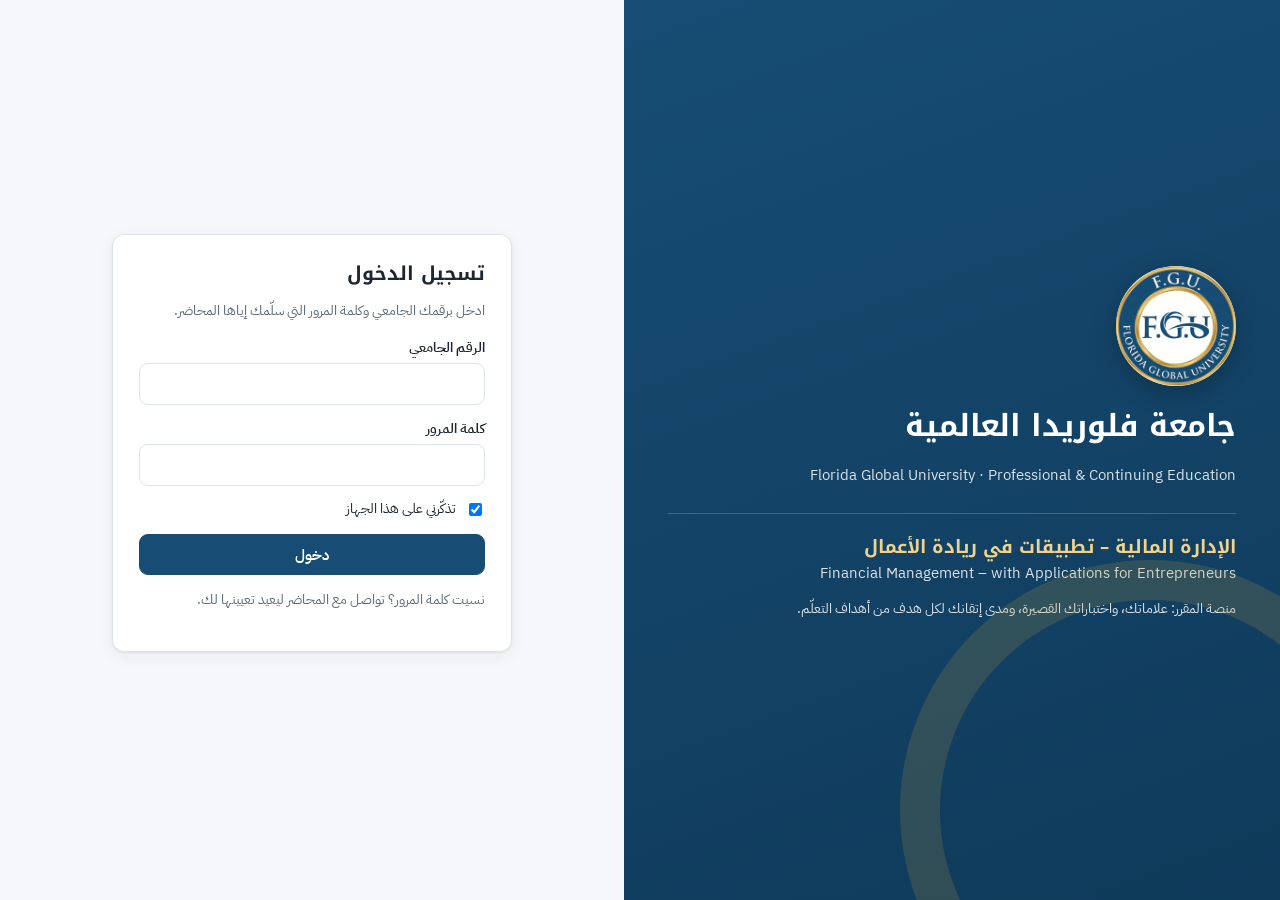
==== index.html @ 7de7a183 "Add files via upload" ====
<!DOCTYPE html>
<html lang="ar" dir="rtl">
<head>
<meta charset="utf-8">
<meta name="viewport" content="width=device-width, initial-scale=1">
<meta name="theme-color" content="#174d74">
<title>منصة المقرر — جامعة فلوريدا العالمية</title>
<link rel="icon" href="assets/favicon.png" type="image/png">
<link rel="apple-touch-icon" href="assets/icon-180.png">
<link rel="preconnect" href="https://fonts.googleapis.com"><link rel="preconnect" href="https://fonts.gstatic.com" crossorigin>
<link href="https://fonts.googleapis.com/css2?family=IBM+Plex+Sans+Arabic:wght@400;500;600;700&family=Noto+Kufi+Arabic:wght@600;700&display=swap" rel="stylesheet">
<link rel="stylesheet" href="assets/app.css?v=1.0">
</head>
<body>
<div class="login-wrap">
  <section class="login-hero">
    <img src="assets/logo.png" alt="شعار جامعة فلوريدا العالمية">
    <h1>جامعة فلوريدا العالمية</h1>
    <div class="en">Florida Global University · Professional &amp; Continuing Education</div>
    <div class="course">
      <b>الإدارة المالية – تطبيقات في ريادة الأعمال</b>
      <div class="en">Financial Management – with Applications for Entrepreneurs</div>
      <p class="small" style="opacity:.85;margin-top:12px">منصة المقرر: علاماتك، واختباراتك القصيرة، ومدى إتقانك لكل هدف من أهداف التعلّم.</p>
    </div>
  </section>
  <section class="login-box">
    <form id="fLogin" class="card" autocomplete="on">
      <h2>تسجيل الدخول</h2>
      <p class="muted small" id="msg">ادخل برقمك الجامعي وكلمة المرور التي سلّمك إياها المحاضر.</p>
      <label class="f"><span>الرقم الجامعي</span><input type="text" id="u" name="username" autocomplete="username" inputmode="latin" dir="ltr" required></label>
      <label class="f"><span>كلمة المرور</span><input type="password" id="p" name="password" autocomplete="current-password" dir="ltr" required></label>
      <label class="row small" style="margin-bottom:14px"><input type="checkbox" id="rem" checked style="width:auto"> تذكّرني على هذا الجهاز</label>
      <button class="btn pri" style="width:100%;justify-content:center" id="go">دخول</button>
      <p class="muted small" style="margin-top:14px">نسيت كلمة المرور؟ تواصل مع المحاضر ليعيد تعيينها لك.</p>
    </form>
    <form id="fChange" class="card hide" autocomplete="off">
      <h2>غيّر كلمة المرور</h2>
      <p class="muted small">هذا أول دخول لك (أو أُعيد تعيين كلمتك). اختر كلمة مرور خاصة بك: 8 أحرف على الأقل، فيها حروف إنجليزية وأرقام.</p>
      <label class="f" id="oldWrap"><span>كلمة المرور الحالية (المؤقتة)</span><input type="password" id="o" autocomplete="current-password" dir="ltr"></label>
      <label class="f"><span>كلمة المرور الجديدة</span><input type="password" id="n1" autocomplete="new-password" dir="ltr" required></label>
      <label class="f"><span>أعد كتابة كلمة المرور الجديدة</span><input type="password" id="n2" autocomplete="new-password" dir="ltr" required></label>
      <button class="btn pri" style="width:100%;justify-content:center" id="go2">حفظ ومتابعة</button>
      <button type="button" class="btn link small" id="out" style="margin-top:10px">خروج</button>
    </form>
  </section>
</div>
<script src="assets/config.js?v=1.0"></script>
<script src="assets/core.js?v=1.0"></script>
<script>
(function () {
  const { rpc, session, setSession, $, toast, busy, logout } = FGU;
  const q = new URLSearchParams(location.search);
  let tempPw = null, remember = true;
  const home = (r) => location.replace(r === "teacher" ? "teacher.html" : "student.html");
  function showChange() { $("#fLogin").classList.add("hide"); $("#fChange").classList.remove("hide"); $("#oldWrap").classList.toggle("hide", !!tempPw); setTimeout(() => $("#n1").focus(), 30); }
  if (q.get("expired")) $("#msg").textContent = "انتهت الجلسة. سجّل الدخول من جديد.";
  const s = session();
  if (s && s.token) { if (s.must_change || q.get("change")) showChange(); else home(s.role); }
  $("#fLogin").addEventListener("submit", (e) => {
    e.preventDefault();
    busy($("#go"), async () => {
      remember = $("#rem").checked;
      const r = await rpc("fgu_login", { p_username: $("#u").value.trim(), p_password: $("#p").value, p_remember: remember }, { noauth: true });
      setSession(r, remember);
      if (r.must_change) { tempPw = $("#p").value; showChange(); } else home(r.role);
    });
  });
  $("#fChange").addEventListener("submit", (e) => {
    e.preventDefault();
    if ($("#n1").value !== $("#n2").value) return toast("كلمتا المرور غير متطابقتين", "err");
    busy($("#go2"), async () => {
      await rpc("fgu_change_password", { p_old: tempPw || $("#o").value, p_new: $("#n1").value });
      const cur = session(); cur.must_change = false; let lr = false; try { lr = !!localStorage.getItem("fgu.session"); } catch (x) { } setSession(cur, lr || remember);
      toast("حُفظت كلمة المرور الجديدة", "ok"); setTimeout(() => home(cur.role), 500);
    });
  });
  $("#out").onclick = logout;
})();
</script>
</body>
</html>
---- assets/app.css ----
/* منصة جامعة فلوريدا العالمية — الهوية: كحلي الجامعة + الذهبي */
:root {
  --navy: #174d74; --navy-2: #0f3a5a; --navy-3: #e8f0f6; --gold: #c39a3a; --gold-2: #f6efdc;
  --ink: #1d2733; --muted: #5e6b78; --line: #dde3ea; --bg: #f5f7fa; --card: #fff;
  --ok: #1f7a4d; --ok-bg: #e5f4ec; --warn: #9a6a00; --warn-bg: #fdf3dc; --bad: #b42318; --bad-bg: #fde8e6;
  --r: 12px; --sh: 0 1px 2px rgba(16, 40, 64, .06), 0 4px 16px rgba(16, 40, 64, .06);
}
* { box-sizing: border-box; }
html, body { margin: 0; }
body { font-family: "IBM Plex Sans Arabic", Tahoma, sans-serif; color: var(--ink); background: var(--bg); font-size: 15px; line-height: 1.6; }
h1, h2, h3 { font-family: "Noto Kufi Arabic", "IBM Plex Sans Arabic", sans-serif; line-height: 1.35; margin: 0 0 .5em; }
h1 { font-size: 1.5rem; } h2 { font-size: 1.2rem; } h3 { font-size: 1.02rem; }
a { color: var(--navy); }
button, input, select, textarea { font: inherit; color: inherit; }
.hide { display: none !important; }
.muted { color: var(--muted); } .small { font-size: .86rem; } .num { font-variant-numeric: tabular-nums; direction: ltr; unicode-bidi: isolate; }
.ltr { direction: ltr; unicode-bidi: isolate; }

/* أزرار وحقول */
.btn { display: inline-flex; align-items: center; gap: .4em; border: 1px solid var(--line); background: #fff; border-radius: 9px; padding: .5em 1em; cursor: pointer; font-weight: 600; white-space: nowrap; }
.btn:hover { border-color: var(--navy); }
.btn.pri { background: var(--navy); border-color: var(--navy); color: #fff; } .btn.pri:hover { background: var(--navy-2); }
.btn.gold { background: var(--gold); border-color: var(--gold); color: #fff; }
.btn.danger { color: var(--bad); } .btn.danger:hover { border-color: var(--bad); }
.btn.sm { padding: .25em .7em; font-size: .86rem; } .btn:disabled { opacity: .55; cursor: not-allowed; }
.btn.link { border: 0; background: none; color: var(--navy); padding: .2em .3em; }
label.f { display: block; margin: 0 0 .8em; } label.f > span { display: block; font-weight: 600; font-size: .9rem; margin-bottom: .25em; }
input[type=text], input[type=password], input[type=number], input[type=datetime-local], input[type=date], input[type=email], select, textarea {
  width: 100%; border: 1px solid var(--line); border-radius: 9px; padding: .55em .75em; background: #fff; }
input:focus, select:focus, textarea:focus { outline: 2px solid rgba(23, 77, 116, .25); border-color: var(--navy); }
textarea { min-height: 120px; resize: vertical; }
.row { display: flex; gap: .7em; flex-wrap: wrap; align-items: center; }
.grow { flex: 1; } .right { margin-inline-start: auto; }
.grid2 { display: grid; grid-template-columns: repeat(auto-fit, minmax(240px, 1fr)); gap: .8em; }

/* شريط علوي */
.top { background: var(--navy); color: #fff; position: sticky; top: 0; z-index: 20; box-shadow: 0 2px 8px rgba(0, 0, 0, .12); }
.top .in { max-width: 1280px; margin: auto; display: flex; align-items: center; gap: .9em; padding: .55em 16px; }
.top img { width: 42px; height: 42px; border-radius: 50%; background: #fff; }
.top .t1 { font-weight: 700; font-family: "Noto Kufi Arabic", sans-serif; font-size: .98rem; }
.top .t2 { font-size: .78rem; opacity: .85; }
.top select { width: auto; background: rgba(255, 255, 255, .12); color: #fff; border-color: rgba(255, 255, 255, .25); padding: .35em .6em; }
.top select option { color: var(--ink); }
.top .btn { background: rgba(255, 255, 255, .1); border-color: rgba(255, 255, 255, .25); color: #fff; }
.gold-bar { height: 4px; background: var(--gold); }

.tabs { background: #fff; border-bottom: 1px solid var(--line); position: sticky; top: 56px; z-index: 15; }
.tabs .in { max-width: 1280px; margin: auto; display: flex; gap: .2em; padding: 0 16px; overflow-x: auto; }
.tabs button { border: 0; background: none; padding: .8em 1em; cursor: pointer; font-weight: 600; color: var(--muted); border-bottom: 3px solid transparent; white-space: nowrap; }
.tabs button.on { color: var(--navy); border-bottom-color: var(--gold); }
main { max-width: 1280px; margin: auto; padding: 18px 16px 60px; }

.card { background: var(--card); border: 1px solid var(--line); border-radius: var(--r); box-shadow: var(--sh); padding: 16px; margin-bottom: 14px; }
.card h2 { display: flex; align-items: center; gap: .5em; }
.kpis { display: grid; grid-template-columns: repeat(auto-fit, minmax(170px, 1fr)); gap: 12px; margin-bottom: 14px; }
.kpi { background: #fff; border: 1px solid var(--line); border-radius: var(--r); padding: 12px 14px; border-top: 3px solid var(--navy); }
.kpi b { display: block; font-size: 1.55rem; color: var(--navy); font-variant-numeric: tabular-nums; }
.kpi span { color: var(--muted); font-size: .85rem; }
.kpi.g { border-top-color: var(--gold); }

/* جداول */
.tw { overflow-x: auto; border: 1px solid var(--line); border-radius: 10px; background: #fff; }
table.t { width: 100%; border-collapse: collapse; font-size: .9rem; }
table.t th, table.t td { padding: .5em .65em; border-bottom: 1px solid var(--line); text-align: start; vertical-align: middle; }
table.t th { background: var(--navy-3); color: var(--navy-2); font-weight: 700; position: sticky; top: 0; white-space: nowrap; }
table.t tr:last-child td { border-bottom: 0; }
table.t tr:hover td { background: #fafcfe; }
table.t td.c, table.t th.c { text-align: center; }
table.t input.mark { width: 70px; text-align: center; padding: .3em; }
table.t input.mark.bad { border-color: var(--bad); background: var(--bad-bg); }
.sticky1 td:first-child, .sticky1 th:first-child { position: sticky; right: 0; background: #fff; z-index: 1; }
.sticky1 th:first-child { background: var(--navy-3); z-index: 2; }

.pill { display: inline-block; padding: .05em .6em; border-radius: 99px; font-size: .78rem; font-weight: 600; background: var(--navy-3); color: var(--navy-2); }
.pill.ok { background: var(--ok-bg); color: var(--ok); } .pill.warn { background: var(--warn-bg); color: var(--warn); } .pill.bad { background: var(--bad-bg); color: var(--bad); }
.pill.gold { background: var(--gold-2); color: #7a5a12; }

/* أشرطة الإتقان */
.bar { height: 9px; background: #edf1f5; border-radius: 99px; overflow: hidden; min-width: 80px; }
.bar > i { display: block; height: 100%; border-radius: 99px; background: var(--navy); }
.bar.ok > i { background: var(--ok); } .bar.warn > i { background: #d99a12; } .bar.bad > i { background: var(--bad); }
.obj { display: grid; grid-template-columns: 52px 1fr 150px 54px; gap: .7em; align-items: center; padding: .45em 0; border-bottom: 1px dashed var(--line); }
.obj:last-child { border-bottom: 0; }
.obj .code { font-weight: 700; color: var(--navy); direction: ltr; text-align: center; }
details.ch { border: 1px solid var(--line); border-radius: 10px; margin-bottom: 8px; background: #fff; }
details.ch > summary { cursor: pointer; padding: .7em 1em; font-weight: 700; display: flex; gap: .6em; align-items: center; }
details.ch > div { padding: 0 1em .6em; }

/* نوافذ وتنبيهات */
.ov { position: fixed; inset: 0; background: rgba(10, 25, 40, .45); display: flex; align-items: flex-start; justify-content: center; z-index: 50; padding: 5vh 12px; overflow-y: auto; }
.mod { background: #fff; border-radius: 14px; width: min(760px, 100%); box-shadow: 0 20px 60px rgba(0, 0, 0, .25); }
.mod.wide { width: min(1100px, 100%); }
.mod > header { padding: 14px 18px; border-bottom: 1px solid var(--line); display: flex; align-items: center; gap: .6em; }
.mod > header h2 { margin: 0; flex: 1; font-size: 1.1rem; }
.mod > .bd { padding: 16px 18px; } .mod > footer { padding: 12px 18px; border-top: 1px solid var(--line); display: flex; gap: .6em; justify-content: flex-end; flex-wrap: wrap; }
#toasts { position: fixed; bottom: 18px; left: 18px; z-index: 80; display: flex; flex-direction: column; gap: 8px; }
.toast { background: var(--ink); color: #fff; padding: .7em 1.1em; border-radius: 10px; box-shadow: var(--sh); max-width: 380px; }
.toast.err { background: var(--bad); } .toast.ok { background: var(--ok); }
.empty { text-align: center; color: var(--muted); padding: 30px 10px; }
.note { background: var(--gold-2); border: 1px solid #ecdcae; border-radius: 10px; padding: .7em 1em; font-size: .9rem; }
.info { background: var(--navy-3); border-radius: 10px; padding: .7em 1em; font-size: .9rem; }

/* الدخول */
.login-wrap { min-height: 100vh; display: grid; grid-template-columns: 1.05fr 1fr; }
.login-hero { background: linear-gradient(160deg, var(--navy) 0%, var(--navy-2) 100%); color: #fff; padding: 48px 44px; display: flex; flex-direction: column; justify-content: center; position: relative; overflow: hidden; }
.login-hero::after { content: ""; position: absolute; inset: auto -120px -160px auto; width: 420px; height: 420px; border-radius: 50%; border: 40px solid rgba(195, 154, 58, .18); }
.login-hero img { width: 120px; height: 120px; border-radius: 50%; background: #fff; box-shadow: 0 6px 24px rgba(0, 0, 0, .25); margin-bottom: 20px; }
.login-hero h1 { font-size: 1.9rem; } .login-hero .en { opacity: .85; font-size: .95rem; direction: ltr; text-align: right; }
.login-hero .course { margin-top: 26px; padding-top: 18px; border-top: 1px solid rgba(255, 255, 255, .2); }
.login-hero .course b { color: #f1d38d; font-family: "Noto Kufi Arabic", sans-serif; font-size: 1.15rem; display: block; }
.login-box { display: flex; align-items: center; justify-content: center; padding: 32px 18px; }
.login-box form { width: min(400px, 100%); }
.login-box .card { padding: 26px; }
@media (max-width: 860px) { .login-wrap { grid-template-columns: 1fr; } .login-hero { padding: 30px 20px; } .login-hero img { width: 80px; height: 80px; } .login-hero h1 { font-size: 1.4rem; } }

/* الاختبار */
.qcard { background: #fff; border: 1px solid var(--line); border-radius: 12px; padding: 14px 16px; margin-bottom: 12px; }
.qcard .qn { font-weight: 700; color: var(--navy); margin-left: .4em; }
.opts { display: grid; gap: 6px; margin-top: 10px; }
.opt { display: flex; gap: .6em; align-items: flex-start; border: 1px solid var(--line); border-radius: 9px; padding: .5em .8em; cursor: pointer; }
.opt:hover { border-color: var(--navy); } .opt.on { border-color: var(--navy); background: var(--navy-3); }
.opt.right { border-color: var(--ok); background: var(--ok-bg); } .opt.wrong { border-color: var(--bad); background: var(--bad-bg); }
.opt .l { font-weight: 700; color: var(--navy); direction: ltr; min-width: 1.6em; }
.timer { position: sticky; top: 64px; z-index: 10; background: var(--gold-2); border: 1px solid #ecdcae; border-radius: 10px; padding: .5em 1em; display: flex; gap: 1em; align-items: center; margin-bottom: 12px; }
.creds td { font-size: 1rem; } .creds .pw { font-family: Consolas, monospace; font-weight: 700; letter-spacing: .05em; direction: ltr; }

@media print {
  .top, .tabs, .noprint, #toasts { display: none !important; } body { background: #fff; } main { padding: 0; } .card { box-shadow: none; border: 0; }
  .ov { position: static; background: none; padding: 0; } .mod { box-shadow: none; width: 100%; } .mod > header .btn, .mod > footer { display: none; }
}
@media (max-width: 640px) {
  body { font-size: 14.5px; }
  .obj { grid-template-columns: 40px 1fr 46px; grid-template-areas: "c t p" "c b b"; row-gap: .3em; }
  .obj .code { grid-area: c; } .obj > span.small:not(.num) { grid-area: t; } .obj > .bar { grid-area: b; } .obj > .num { grid-area: p; text-align: left; }
  .top .t2 { max-width: 46vw; white-space: nowrap; overflow: hidden; text-overflow: ellipsis; }
  .top .in { gap: .5em; } .top img { width: 34px; height: 34px; }
  .hero-row { flex-direction: column; align-items: stretch !important; }
  .card { padding: 13px; }
  main { padding: 12px 10px 50px; }
}
.hero-row .grow { min-width: 220px; }
.sticky1 td:first-child { white-space: nowrap; min-width: 150px; }
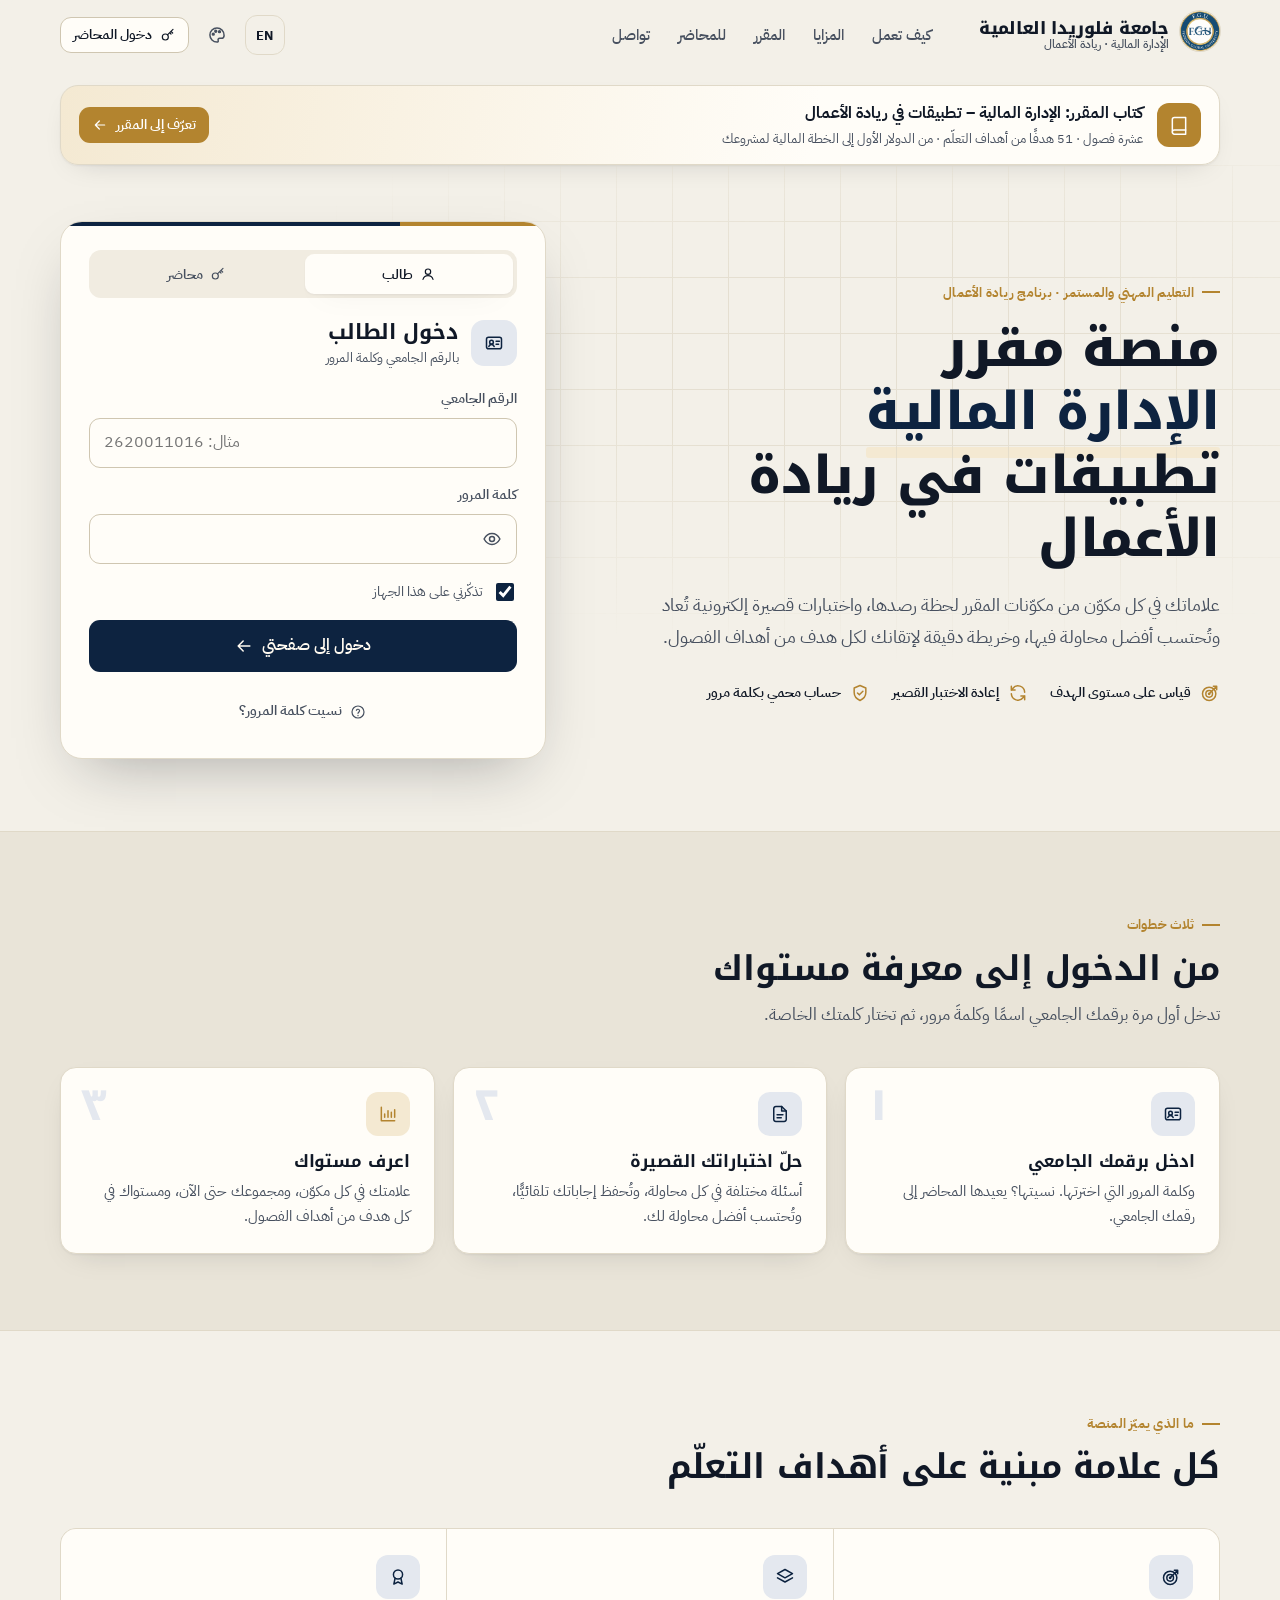
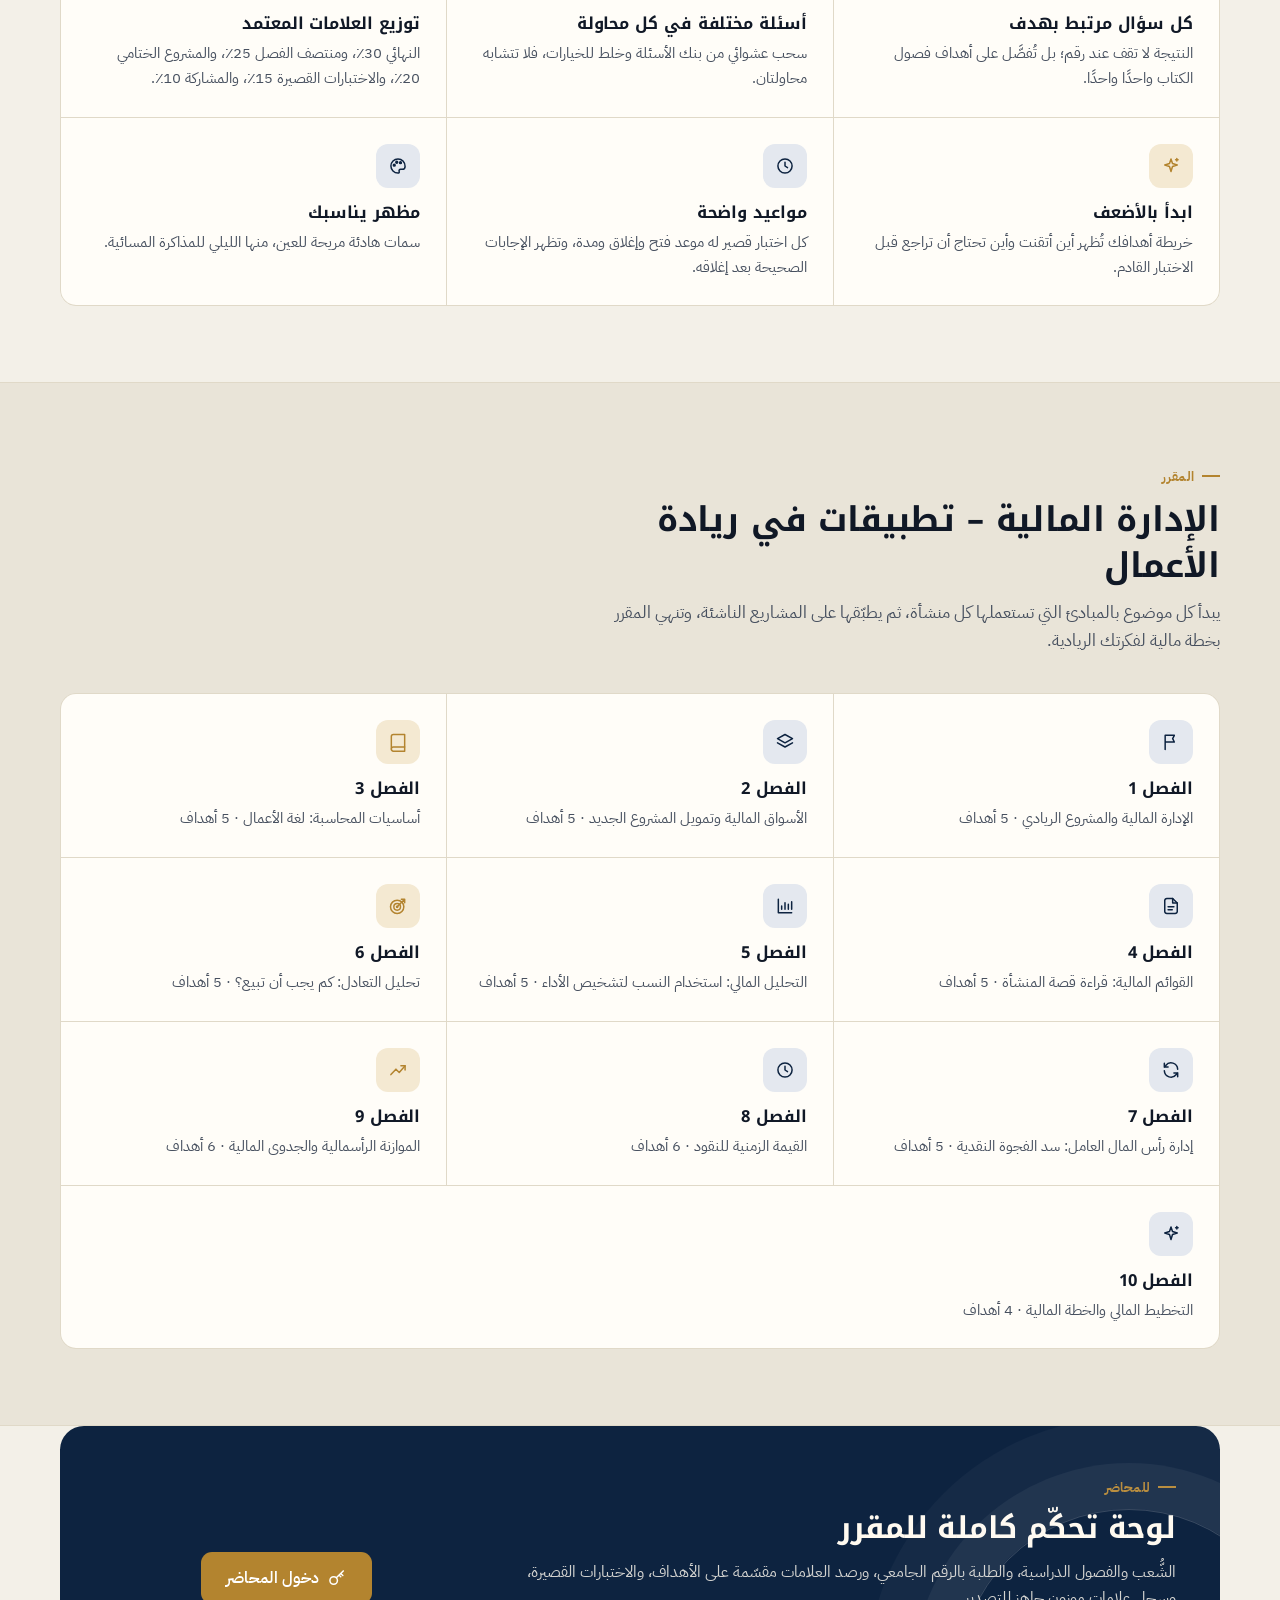
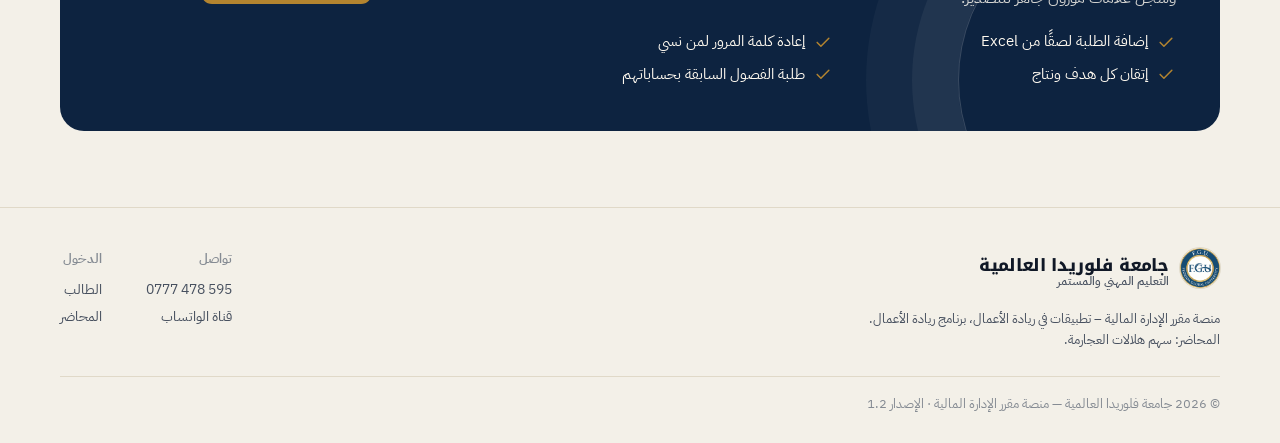
==== commit 9801db7a: "Add files via upload" ====
--- a/index.html
+++ b/index.html
@@ -1,81 +1,184 @@
 <!DOCTYPE html>
-<html lang="ar" dir="rtl">
+<html lang="ar" dir="rtl" data-skin="navy">
 <head>
 <meta charset="utf-8">
-<meta name="viewport" content="width=device-width, initial-scale=1">
-<meta name="theme-color" content="#174d74">
-<title>منصة المقرر — جامعة فلوريدا العالمية</title>
+<meta http-equiv="Cache-Control" content="no-cache, must-revalidate">
+<meta name="viewport" content="width=device-width, initial-scale=1, viewport-fit=cover">
+<meta name="theme-color" content="#0d2340">
+<meta name="description" content="منصة مقرر الإدارة المالية – تطبيقات في ريادة الأعمال، جامعة فلوريدا العالمية: علاماتك، واختباراتك القصيرة، ومدى إتقانك لكل هدف من أهداف التعلّم.">
+<title>منصة مقرر الإدارة المالية — جامعة فلوريدا العالمية</title>
 <link rel="icon" href="assets/favicon.png" type="image/png">
 <link rel="apple-touch-icon" href="assets/icon-180.png">
-<link rel="preconnect" href="https://fonts.googleapis.com"><link rel="preconnect" href="https://fonts.gstatic.com" crossorigin>
-<link href="https://fonts.googleapis.com/css2?family=IBM+Plex+Sans+Arabic:wght@400;500;600;700&family=Noto+Kufi+Arabic:wght@600;700&display=swap" rel="stylesheet">
-<link rel="stylesheet" href="assets/app.css?v=1.0">
+<link rel="preconnect" href="https://fonts.googleapis.com">
+<link rel="preconnect" href="https://fonts.gstatic.com" crossorigin>
+<link href="https://fonts.googleapis.com/css2?family=IBM+Plex+Sans+Arabic:wght@400;500;600;700&family=Noto+Kufi+Arabic:wght@600;700;800&display=swap" rel="stylesheet">
+<link rel="stylesheet" href="assets/brand.css?v=1.2">
+<link rel="stylesheet" href="assets/fgu.css?v=1.2">
 </head>
 <body>
-<div class="login-wrap">
-  <section class="login-hero">
-    <img src="assets/logo.png" alt="شعار جامعة فلوريدا العالمية">
-    <h1>جامعة فلوريدا العالمية</h1>
-    <div class="en">Florida Global University · Professional &amp; Continuing Education</div>
-    <div class="course">
-      <b>الإدارة المالية – تطبيقات في ريادة الأعمال</b>
-      <div class="en">Financial Management – with Applications for Entrepreneurs</div>
-      <p class="small" style="opacity:.85;margin-top:12px">منصة المقرر: علاماتك، واختباراتك القصيرة، ومدى إتقانك لكل هدف من أهداف التعلّم.</p>
+
+<!-- ======================= الموقع + الدخول ======================= -->
+<div id="vLogin" class="hide">
+  <header class="site-nav" id="siteNav"><div class="container">
+    <a class="brand" href="#top"><span data-logo></span><span class="wm"><b>جامعة فلوريدا العالمية</b><span>الإدارة المالية · ريادة الأعمال</span></span></a>
+    <nav aria-label="أقسام الموقع">
+      <a href="#how">كيف تعمل</a><a href="#features">المزايا</a><a href="#course">المقرر</a><a href="#lecturer">للمحاضر</a><a href="#contact">تواصل</a>
+    </nav>
+    <div class="end">
+      <button class="iconbtn langbtn" data-lang-toggle type="button">EN</button>
+      <button class="iconbtn" id="skinBtnL" title="المظهر" aria-label="تغيير المظهر"><i data-ic="palette"></i></button>
+      <a class="btn outline sm hide-sm" href="teacher.html"><i data-ic="key" class="sm"></i>دخول المحاضر</a>
     </div>
-  </section>
-  <section class="login-box">
-    <form id="fLogin" class="card" autocomplete="on">
-      <h2>تسجيل الدخول</h2>
-      <p class="muted small" id="msg">ادخل برقمك الجامعي وكلمة المرور التي سلّمك إياها المحاضر.</p>
-      <label class="f"><span>الرقم الجامعي</span><input type="text" id="u" name="username" autocomplete="username" inputmode="latin" dir="ltr" required></label>
-      <label class="f"><span>كلمة المرور</span><input type="password" id="p" name="password" autocomplete="current-password" dir="ltr" required></label>
-      <label class="row small" style="margin-bottom:14px"><input type="checkbox" id="rem" checked style="width:auto"> تذكّرني على هذا الجهاز</label>
-      <button class="btn pri" style="width:100%;justify-content:center" id="go">دخول</button>
-      <p class="muted small" style="margin-top:14px">نسيت كلمة المرور؟ تواصل مع المحاضر ليعيد تعيينها لك.</p>
-    </form>
-    <form id="fChange" class="card hide" autocomplete="off">
-      <h2>غيّر كلمة المرور</h2>
-      <p class="muted small">هذا أول دخول لك (أو أُعيد تعيين كلمتك). اختر كلمة مرور خاصة بك: 8 أحرف على الأقل، فيها حروف إنجليزية وأرقام.</p>
-      <label class="f" id="oldWrap"><span>كلمة المرور الحالية (المؤقتة)</span><input type="password" id="o" autocomplete="current-password" dir="ltr"></label>
-      <label class="f"><span>كلمة المرور الجديدة</span><input type="password" id="n1" autocomplete="new-password" dir="ltr" required></label>
-      <label class="f"><span>أعد كتابة كلمة المرور الجديدة</span><input type="password" id="n2" autocomplete="new-password" dir="ltr" required></label>
-      <button class="btn pri" style="width:100%;justify-content:center" id="go2">حفظ ومتابعة</button>
-      <button type="button" class="btn link small" id="out" style="margin-top:10px">خروج</button>
-    </form>
-  </section>
+  </div></header>
+
+  <section class="free-strip"><div class="container"><a href="#course">
+    <span class="fs-ic"><i data-ic="book"></i></span><span class="fs-t"><b>كتاب المقرر: الإدارة المالية – تطبيقات في ريادة الأعمال</b>
+    <span>عشرة فصول · 51 هدفًا من أهداف التعلّم · من الدولار الأول إلى الخطة المالية لمشروعك</span></span><span class="btn gold sm">تعرّف إلى المقرر <i data-ic="left" class="sm"></i></span></a></div></section>
+  <section class="hero" id="top"><div class="container">
+    <div class="reveal">
+      <span class="eyebrow">التعليم المهني والمستمر · برنامج ريادة الأعمال</span>
+      <h1>منصة مقرر <em>الإدارة المالية</em><br>تطبيقات في ريادة الأعمال</h1>
+      <p class="lead">علاماتك في كل مكوّن من مكوّنات المقرر لحظة رصدها، واختبارات قصيرة إلكترونية تُعاد وتُحتسب أفضل محاولة فيها، وخريطة دقيقة لإتقانك لكل هدف من أهداف الفصول.</p>
+      <div class="trust">
+        <div><i data-ic="target"></i>قياس على مستوى الهدف</div>
+        <div><i data-ic="refresh"></i>إعادة الاختبار القصير</div>
+        <div><i data-ic="shield"></i>حساب محمي بكلمة مرور</div>
+      </div>
+    </div>
+
+    <div class="portal reveal" id="portal">
+      <div class="seg" role="tablist"><button class="on" role="tab" aria-selected="true"><i data-ic="user" class="sm"></i>طالب</button><a href="teacher.html" role="tab"><i data-ic="key" class="sm"></i>محاضر</a></div>
+      <div id="loginBox">
+        <div class="p-head"><div class="badge"><i data-ic="id"></i></div><div><h2>دخول الطالب</h2><div class="tiny">بالرقم الجامعي وكلمة المرور</div></div></div>
+        <form id="loginForm" autocomplete="on" novalidate>
+          <div id="loginErr" class="err hide" role="alert"></div>
+          <label class="field"><span>الرقم الجامعي</span><input class="input mono" id="uid" name="username" autocomplete="username" dir="ltr" required placeholder="مثال: 2620011016"></label>
+          <label class="field"><span>كلمة المرور</span>
+            <div style="position:relative"><input class="input" id="pass" type="password" autocomplete="current-password" dir="ltr" style="padding-inline-start:46px" required>
+              <button class="iconbtn" type="button" id="eye" style="position:absolute;inset-inline-start:5px;top:5px" aria-label="إظهار كلمة المرور"><i data-ic="eye"></i></button></div></label>
+          <label class="check"><input type="checkbox" id="remember" checked> تذكّرني على هذا الجهاز</label>
+          <button class="btn primary block lg" id="loginBtn" type="submit">دخول إلى صفحتي <i data-ic="left"></i></button>
+          <div class="login-help"><button type="button" class="btn ghost sm" id="helpBtn"><i data-ic="help" class="sm"></i>نسيت كلمة المرور؟</button></div>
+        </form>
+      </div>
+      <div id="changeBox" class="hide">
+        <div class="p-head"><div class="badge"><i data-ic="lock"></i></div><div><h2>اختر كلمة مرورك</h2><div class="tiny">أول دخول، أو أُعيدت كلمة مرورك إلى رقمك الجامعي</div></div></div>
+        <form id="changeForm" autocomplete="off" novalidate>
+          <div id="changeErr" class="err hide" role="alert"></div>
+          <p class="tiny" style="margin-bottom:12px">8 أحرف على الأقل، فيها حروف إنجليزية وأرقام، وليست رقمك الجامعي.</p>
+          <label class="field" id="oldWrap"><span>كلمة المرور الحالية (رقمك الجامعي)</span><input class="input" id="oldPass" type="password" dir="ltr" autocomplete="current-password"></label>
+          <label class="field"><span>كلمة المرور الجديدة</span><input class="input" id="new1" type="password" dir="ltr" autocomplete="new-password"></label>
+          <label class="field"><span>أعد كتابتها</span><input class="input" id="new2" type="password" dir="ltr" autocomplete="new-password"></label>
+          <button class="btn primary block lg" id="changeBtn" type="submit">حفظ ومتابعة <i data-ic="left"></i></button>
+          <div class="step-dots"><i class="on"></i><i class="on"></i><i></i></div>
+        </form>
+      </div>
+      <div id="welcomeBox" class="welcome hide" aria-live="polite">
+        <div class="ok"><i data-ic="check" class="lg"></i></div>
+        <h2 id="wName">أهلًا</h2><p class="muted" style="margin-top:6px">نجهّز صفحتك الآن…</p>
+        <div class="step-dots"><i class="on"></i><i class="on"></i><i class="on"></i></div>
+      </div>
+    </div>
+  </div></section>
+
+  <section class="sec alt" id="how"><div class="container">
+    <div class="sec-head reveal"><span class="eyebrow">ثلاث خطوات</span><h2>من الدخول إلى معرفة مستواك</h2><p>تدخل أول مرة برقمك الجامعي اسمًا وكلمةَ مرور، ثم تختار كلمتك الخاصة.</p></div>
+    <div class="steps">
+      <div class="card reveal"><div class="ibox"><i data-ic="id"></i></div><h3>ادخل برقمك الجامعي</h3><p>وكلمة المرور التي اخترتها. نسيتها؟ يعيدها المحاضر إلى رقمك الجامعي.</p></div>
+      <div class="card reveal"><div class="ibox"><i data-ic="file"></i></div><h3>حلّ اختباراتك القصيرة</h3><p>أسئلة مختلفة في كل محاولة، وتُحفظ إجاباتك تلقائيًّا، وتُحتسب أفضل محاولة لك.</p></div>
+      <div class="card reveal"><div class="ibox gold"><i data-ic="chart"></i></div><h3>اعرف مستواك</h3><p>علامتك في كل مكوّن، ومجموعك حتى الآن، ومستواك في كل هدف من أهداف الفصول.</p></div>
+    </div>
+  </div></section>
+
+  <section class="sec" id="features"><div class="container">
+    <div class="sec-head reveal"><span class="eyebrow">ما الذي يميّز المنصة</span><h2>كل علامة مبنية على أهداف التعلّم</h2></div>
+    <div class="feat reveal">
+      <div><div class="ibox"><i data-ic="target"></i></div><h3>كل سؤال مرتبط بهدف</h3><p>النتيجة لا تقف عند رقم؛ بل تُفصَّل على أهداف فصول الكتاب واحدًا واحدًا.</p></div>
+      <div><div class="ibox"><i data-ic="layers"></i></div><h3>أسئلة مختلفة في كل محاولة</h3><p>سحب عشوائي من بنك الأسئلة وخلط للخيارات، فلا تتشابه محاولتان.</p></div>
+      <div><div class="ibox"><i data-ic="award"></i></div><h3>توزيع العلامات المعتمد</h3><p>النهائي 30٪، ومنتصف الفصل 25٪، والمشروع الختامي 20٪، والاختبارات القصيرة 15٪، والمشاركة 10٪.</p></div>
+      <div><div class="ibox gold"><i data-ic="spark"></i></div><h3>ابدأ بالأضعف</h3><p>خريطة أهدافك تُظهر أين أتقنت وأين تحتاج أن تراجع قبل الاختبار القادم.</p></div>
+      <div><div class="ibox"><i data-ic="clock"></i></div><h3>مواعيد واضحة</h3><p>كل اختبار قصير له موعد فتح وإغلاق ومدة، وتظهر الإجابات الصحيحة بعد إغلاقه.</p></div>
+      <div><div class="ibox"><i data-ic="palette"></i></div><h3>مظهر يناسبك</h3><p>سمات هادئة مريحة للعين، منها الليلي للمذاكرة المسائية.</p></div>
+    </div>
+  </div></section>
+
+  <section class="sec alt" id="course"><div class="container">
+    <div class="sec-head reveal"><span class="eyebrow">المقرر</span><h2>الإدارة المالية – تطبيقات في ريادة الأعمال</h2><p>يبدأ كل موضوع بالمبادئ التي تستعملها كل منشأة، ثم يطبّقها على المشاريع الناشئة، وتنهي المقرر بخطة مالية لفكرتك الريادية.</p></div>
+    <div class="feat reveal" id="chapList"></div>
+  </div></section>
+
+  <section id="lecturer"><div class="container">
+    <div class="band reveal">
+      <div><span class="eyebrow" style="color:var(--gold)">للمحاضر</span><h2 style="margin-top:10px">لوحة تحكّم كاملة للمقرر</h2>
+        <p>الشُّعب والفصول الدراسية، والطلبة بالرقم الجامعي، ورصد العلامات مقسّمة على الأهداف، والاختبارات القصيرة، وسجل علامات موزون جاهز للتصدير.</p>
+        <ul><li><i data-ic="check"></i>إضافة الطلبة لصقًا من Excel</li><li><i data-ic="check"></i>إعادة كلمة المرور لمن نسي</li>
+            <li><i data-ic="check"></i>إتقان كل هدف ونتاج</li><li><i data-ic="check"></i>طلبة الفصول السابقة بحساباتهم</li></ul></div>
+      <div style="text-align:center"><a class="btn gold lg" href="teacher.html"><i data-ic="key"></i>دخول المحاضر</a></div>
+    </div>
+  </div></section>
+
+  <footer class="site-foot" id="contact"><div class="container">
+    <div style="max-width:380px">
+      <a class="brand" href="#top"><span data-logo></span><span class="wm"><b>جامعة فلوريدا العالمية</b><span>التعليم المهني والمستمر</span></span></a>
+      <p class="tiny" style="margin-top:12px">منصة مقرر الإدارة المالية – تطبيقات في ريادة الأعمال، برنامج ريادة الأعمال. المحاضر: سهم هلالات العجارمة.</p>
+    </div>
+    <div class="cols">
+      <div><b>تواصل</b><a href="tel:0777478595" dir="ltr" style="text-align:right">0777 478 595</a><a href="https://whatsapp.com/channel/0029VbDEOn26hENv5mIE1m0L" target="_blank" rel="noopener">قناة الواتساب</a></div>
+      <div><b>الدخول</b><a href="#portal">الطالب</a><a href="teacher.html">المحاضر</a></div>
+    </div>
+    <div class="copy">© <span id="yr"></span> جامعة فلوريدا العالمية — منصة مقرر الإدارة المالية · الإصدار 1.2</div>
+  </div></footer>
 </div>
-<script src="assets/config.js?v=1.0"></script>
-<script src="assets/core.js?v=1.0"></script>
-<script>
-(function () {
-  const { rpc, session, setSession, $, toast, busy, logout } = FGU;
-  const q = new URLSearchParams(location.search);
-  let tempPw = null, remember = true;
-  const home = (r) => location.replace(r === "teacher" ? "teacher.html" : "student.html");
-  function showChange() { $("#fLogin").classList.add("hide"); $("#fChange").classList.remove("hide"); $("#oldWrap").classList.toggle("hide", !!tempPw); setTimeout(() => $("#n1").focus(), 30); }
-  if (q.get("expired")) $("#msg").textContent = "انتهت الجلسة. سجّل الدخول من جديد.";
-  const s = session();
-  if (s && s.token) { if (s.must_change || q.get("change")) showChange(); else home(s.role); }
-  $("#fLogin").addEventListener("submit", (e) => {
-    e.preventDefault();
-    busy($("#go"), async () => {
-      remember = $("#rem").checked;
-      const r = await rpc("fgu_login", { p_username: $("#u").value.trim(), p_password: $("#p").value, p_remember: remember }, { noauth: true });
-      setSession(r, remember);
-      if (r.must_change) { tempPw = $("#p").value; showChange(); } else home(r.role);
-    });
-  });
-  $("#fChange").addEventListener("submit", (e) => {
-    e.preventDefault();
-    if ($("#n1").value !== $("#n2").value) return toast("كلمتا المرور غير متطابقتين", "err");
-    busy($("#go2"), async () => {
-      await rpc("fgu_change_password", { p_old: tempPw || $("#o").value, p_new: $("#n1").value });
-      const cur = session(); cur.must_change = false; let lr = false; try { lr = !!localStorage.getItem("fgu.session"); } catch (x) { } setSession(cur, lr || remember);
-      toast("حُفظت كلمة المرور الجديدة", "ok"); setTimeout(() => home(cur.role), 500);
-    });
-  });
-  $("#out").onclick = logout;
-})();
-</script>
+
+<!-- ======================= لوحة الطالب ======================= -->
+<div id="vHome" class="hide">
+  <header class="appbar"><div class="container">
+    <a class="brand" href="#" id="homeLink"><span data-logo></span><span class="wm"><b>جامعة فلوريدا العالمية</b><span>صفحة الطالب</span></span></a>
+    <div class="who"><b id="hName">—</b><span class="avatar" id="hAv">—</span></div>
+    <button class="iconbtn langbtn" data-lang-toggle type="button">EN</button>
+    <button class="iconbtn" id="refreshBtn" title="تحديث" aria-label="تحديث"><i data-ic="refresh"></i></button>
+    <button class="iconbtn" id="skinBtn" title="المظهر" aria-label="تغيير المظهر"><i data-ic="palette"></i></button>
+    <button class="iconbtn" id="logoutBtn" title="خروج" aria-label="تسجيل الخروج"><i data-ic="logout"></i></button>
+  </div></header>
+  <main class="dash container" id="dash"></main>
+</div>
+
+<!-- ======================= الاختبار ======================= -->
+<section id="vExam" class="hide noselect">
+  <div class="exam-top"><div class="container">
+    <div class="grow"><div style="font-weight:700;font-family:var(--f-disp)" id="xTitle"></div>
+      <div class="tiny"><span id="xProg"></span> · <span id="xSaved">—</span></div></div>
+    <div class="timer mono" id="xTimer">--:--</div>
+  </div>
+  <div class="bar"><i id="xBar" style="width:0"></i></div></div>
+  <main class="exam-main">
+    <div class="card qcard" id="xCard"></div>
+    <div class="row sp" style="margin-top:14px">
+      <button class="btn outline" id="xPrev"><i data-ic="right" class="sm"></i>السابق</button>
+      <button class="btn ghost sm" id="xFlag"><i data-ic="flag" class="sm"></i>علّم للمراجعة</button>
+      <button class="btn primary" id="xNext">التالي<i data-ic="left" class="sm"></i></button>
+    </div>
+    <div class="card pad" style="margin-top:16px">
+      <div class="row sp" style="margin-bottom:12px"><b style="font-size:14px">خريطة الأسئلة</b>
+        <span class="tiny"><span style="color:var(--accent)">■</span> مُجاب · <span style="color:var(--gold)">●</span> معلَّم</span></div>
+      <div class="qnav" id="xNav"></div>
+      <button class="btn primary block lg" id="xSubmit" style="margin-top:16px">تسليم الإجابات</button>
+    </div>
+  </main>
+</section>
+
+<!-- ======================= النتيجة ======================= -->
+<section id="vResult" class="hide">
+  <header class="appbar"><div class="container"><span data-logo class="brand"></span><h2 id="rTitle" style="font-size:18px">النتيجة</h2></div></header>
+  <main class="exam-main"><div id="rBody"></div>
+    <button class="btn primary block lg" id="rBack" style="margin-top:16px">العودة إلى صفحتي</button></main>
+</section>
+
+<script src="assets/config.js?v=1.2"></script>
+<script src="assets/icons.js?v=1.2"></script>
+<script src="assets/common.js?v=1.2"></script>
+<script src="assets/f-core.js?v=1.2"></script>
+<script src="assets/f-i18n.js?v=1.2"></script>
+<script src="assets/f-student.js?v=1.2"></script>
 </body>
 </html>
--- a/assets/brand.css
+++ b/assets/brand.css
@@ -0,0 +1,549 @@
+/* =====================================================================
+   منصة السهم العلمي للاختبارات الذكية وتقويم الأداء — نظام التصميم
+   السمات: white (رسمي أبيض) · navy (كحلي) · olive (زيتي) · night (ليلي)
+   ===================================================================== */
+:root, :root[data-skin="white"]{
+  --bg:#f6f5f1; --bg-2:#efede6; --surface:#ffffff; --surface-2:#f3f1ec; --line:#e3dfd6; --line-2:#d3cec2;
+  --ink:#141820; --ink-2:#4b5361; --ink-3:#868d98;
+  --accent:#16325a; --accent-2:#22477c; --accent-ink:#ffffff; --accent-soft:#e7ecf4; --accent-line:#c5d1e3;
+  --gold:#a3742a; --gold-soft:#f5ecdc;
+  --hero:#16325a; --hero-ink:#ffffff; --hero-2:#1f3f6d;
+  --ok:#2c6a3b; --ok-bg:#e5f0e6; --warn:#946414; --warn-bg:#f7eedb; --danger:#a1302a; --danger-bg:#f8e6e4;
+  --l1:#a1302a; --l1-bg:#f8e6e4; --l2:#946414; --l2-bg:#f7eedb; --l3:#22477c; --l3-bg:#e7ecf4; --l4:#2c6a3b; --l4-bg:#e5f0e6;
+  /* جسور لملف app.css القديم */
+  --brand:var(--accent); --brand-2:var(--accent-2); --brand-ink:var(--accent-ink); --brand-soft:var(--accent-soft);
+  --sh:0 1px 2px rgba(20,24,32,.05), 0 10px 30px -18px rgba(20,24,32,.25);
+  --sh-lg:0 24px 60px -24px rgba(20,24,32,.35);
+  --r:16px; --r-sm:11px; --r-xs:8px;
+  --f-body:"IBM Plex Sans Arabic", system-ui, -apple-system, "Segoe UI", sans-serif;
+  --f-disp:"Noto Kufi Arabic", "IBM Plex Sans Arabic", sans-serif;
+  --f-serif:"Amiri", "Noto Naskh Arabic", serif;
+  --safe-b: env(safe-area-inset-bottom, 0px);
+  color-scheme: light;
+}
+:root[data-skin="navy"]{
+  --bg:#f3f0e8; --bg-2:#e9e4d8; --surface:#fffdf8; --surface-2:#f1ece1; --line:#e0d9c8; --line-2:#cfc6b1;
+  --ink:#101826; --ink-2:#47505f; --ink-3:#858b93;
+  --accent:#0d2340; --accent-2:#173661; --accent-ink:#fffaf0; --accent-soft:#e4e8ef; --accent-line:#c2cad8;
+  --gold:#b3842f; --gold-soft:#f4e9d2; --hero:#0d2340; --hero-ink:#fffaf0; --hero-2:#173661;
+  --l3:#173661; --l3-bg:#e4e8ef;
+}
+:root[data-skin="olive"]{
+  --bg:#f4f2ea; --bg-2:#ebe8dc; --surface:#fffdf6; --surface-2:#f0ede2; --line:#e1dccb; --line-2:#cec7b1;
+  --ink:#1d2214; --ink-2:#51573f; --ink-3:#8a8e7b;
+  --accent:#4b5a2a; --accent-2:#5f7135; --accent-ink:#fbfaf2; --accent-soft:#e9ecda; --accent-line:#cdd4b2;
+  --gold:#a57a2b; --gold-soft:#f3ead6; --hero:#3d4a22; --hero-ink:#fbfaf2; --hero-2:#4b5a2a;
+  --l3:#4b6a8a; --l3-bg:#e6edf3; --l4:#4b5a2a; --l4-bg:#e9ecda;
+}
+:root[data-skin="night"]{
+  --bg:#0e1113; --bg-2:#131719; --surface:#171b1e; --surface-2:#1e2326; --line:#2a3034; --line-2:#363d42;
+  --ink:#ebe8e1; --ink-2:#a9a8a0; --ink-3:#73766f;
+  --accent:#b9c37f; --accent-2:#cbd396; --accent-ink:#171a0d; --accent-soft:#252a1c; --accent-line:#3c4429;
+  --gold:#d2a95b; --gold-soft:#2a2316; --hero:#171b1e; --hero-ink:#ebe8e1; --hero-2:#1e2326;
+  --ok:#86c08f; --ok-bg:#16241a; --warn:#e0b45c; --warn-bg:#2a2214; --danger:#e48a80; --danger-bg:#2c1716;
+  --l1:#e48a80; --l1-bg:#2c1716; --l2:#e0b45c; --l2-bg:#2a2214; --l3:#8fb3e0; --l3-bg:#162130; --l4:#86c08f; --l4-bg:#16241a;
+  --sh:0 1px 2px rgba(0,0,0,.4), 0 10px 30px -18px rgba(0,0,0,.7); --sh-lg:0 24px 60px -24px rgba(0,0,0,.8);
+  color-scheme: dark;
+}
+
+/* ---------- أساس ---------- */
+*{box-sizing:border-box;-webkit-tap-highlight-color:transparent}
+html{scroll-behavior:smooth}
+html,body{margin:0;padding:0}
+body{font-family:var(--f-body);background:var(--bg);color:var(--ink);font-size:15.5px;line-height:1.7;
+  overflow-x:hidden;-webkit-font-smoothing:antialiased;text-rendering:optimizeLegibility}
+button,input,select,textarea{font:inherit;color:inherit}
+button{cursor:pointer;border:0;background:none}
+button:disabled{opacity:.55;cursor:not-allowed}
+h1,h2,h3,h4{margin:0;line-height:1.35;font-family:var(--f-disp);font-weight:700;letter-spacing:-.005em}
+p{margin:0}
+a{color:var(--accent);text-decoration:none}
+a:hover{text-decoration:underline}
+:focus-visible{outline:2.5px solid var(--gold);outline-offset:2px;border-radius:6px}
+::selection{background:var(--accent);color:var(--accent-ink)}
+.hide{display:none!important}
+.mono,.num{font-variant-numeric:tabular-nums;font-feature-settings:"tnum"}
+.muted{color:var(--ink-2)} .faint{color:var(--ink-3)} .tiny{font-size:12.5px;color:var(--ink-2)}
+.row{display:flex;align-items:center;gap:10px} .wrap{flex-wrap:wrap} .grow{flex:1;min-width:0} .sp{justify-content:space-between}
+.stack{display:grid;gap:12px}
+.container{width:100%;max-width:1200px;margin-inline:auto;padding-inline:20px}
+.ic{width:20px;height:20px;flex:none;stroke:currentColor;fill:none;stroke-width:1.8;stroke-linecap:round;stroke-linejoin:round}
+.ic.lg{width:26px;height:26px} .ic.sm{width:16px;height:16px}
+.sr{position:absolute;width:1px;height:1px;overflow:hidden;clip:rect(0 0 0 0)}
+
+/* ---------- الشعار ---------- */
+.brand{display:flex;align-items:center;gap:11px;color:inherit;text-decoration:none!important}
+.brand .mark{width:40px;height:40px;flex:none}
+.brand .wm{display:flex;flex-direction:column;line-height:1.2}
+.brand .wm b{font-family:var(--f-disp);font-size:17px;font-weight:800;letter-spacing:-.01em}
+.brand .wm span{font-size:11.5px;color:var(--ink-2);font-weight:500}
+.mark .m-bg{fill:var(--accent)} .mark .m-fg{stroke:var(--accent-ink)} .mark .m-dot{fill:var(--gold)}
+
+/* ---------- أزرار وحقول ---------- */
+.btn{display:inline-flex;align-items:center;justify-content:center;gap:8px;min-height:44px;padding:0 18px;border-radius:var(--r-sm);
+  font-weight:600;font-size:15px;border:1px solid transparent;transition:background .15s,border-color .15s,transform .08s,box-shadow .15s;
+  text-decoration:none!important;white-space:nowrap}
+.btn:active:not(:disabled){transform:translateY(1px)}
+.btn.primary{background:var(--accent);color:var(--accent-ink)}
+.btn.primary:hover:not(:disabled){background:var(--accent-2)}
+.btn.gold{background:var(--gold);color:#fff}
+.btn.outline{border-color:var(--line-2);background:var(--surface);color:var(--ink)}
+.btn.outline:hover{border-color:var(--accent);color:var(--accent)}
+.btn.ghost{color:var(--ink-2)} .btn.ghost:hover{background:var(--surface-2);color:var(--ink)}
+.btn.danger{background:var(--danger);color:#fff}
+.btn.lg{min-height:52px;font-size:16px;padding:0 24px}
+.btn.sm{min-height:36px;font-size:13.5px;padding:0 12px}
+.btn.block{width:100%}
+.btn .spin{width:18px;height:18px;border-radius:50%;border:2px solid currentColor;border-inline-end-color:transparent;animation:spin .7s linear infinite}
+@keyframes spin{to{transform:rotate(360deg)}}
+.iconbtn{width:40px;height:40px;border-radius:12px;display:grid;place-items:center;color:var(--ink-2);flex:none;border:1px solid transparent}
+.iconbtn:hover{background:var(--surface-2);color:var(--ink);border-color:var(--line)}
+
+.field{display:grid;gap:7px}
+.field>span,.lbl{font-size:13.5px;font-weight:600;color:var(--ink-2)}
+.input{width:100%;min-height:50px;border:1.5px solid var(--line-2);background:var(--surface);border-radius:var(--r-sm);padding:0 14px;
+  font-size:16px;transition:border-color .15s, box-shadow .15s;outline:none;appearance:none}
+.input:focus{border-color:var(--accent);box-shadow:0 0 0 4px var(--accent-soft)}
+.input.bad{border-color:var(--danger);box-shadow:0 0 0 4px var(--danger-bg)}
+select.input{background-image:url("data:image/svg+xml,%3Csvg xmlns='http://www.w3.org/2000/svg' width='12' height='12' viewBox='0 0 24 24' fill='none' stroke='%23888' stroke-width='2.5' stroke-linecap='round'%3E%3Cpath d='m6 9 6 6 6-6'/%3E%3C/svg%3E");
+  background-position:left 12px center;background-repeat:no-repeat;padding-left:30px}
+.err{background:var(--danger-bg);color:var(--danger);border-radius:var(--r-sm);padding:10px 14px;font-size:14px;font-weight:500;display:flex;gap:8px;align-items:flex-start}
+
+.card{background:var(--surface);border:1px solid var(--line);border-radius:var(--r);box-shadow:var(--sh)}
+.card.pad{padding:20px}
+.pill{display:inline-flex;align-items:center;gap:6px;font-size:12px;font-weight:600;border-radius:999px;padding:3px 10px;background:var(--surface-2);color:var(--ink-2);white-space:nowrap}
+.pill.open{background:var(--ok-bg);color:var(--ok)} .pill.open::before{content:"";width:7px;height:7px;border-radius:50%;background:currentColor;animation:pulse 1.6s infinite}
+.pill.soon{background:var(--accent-soft);color:var(--accent)} .pill.ended{background:var(--surface-2);color:var(--ink-3)}
+.pill.warn{background:var(--warn-bg);color:var(--warn)}
+@keyframes pulse{0%,100%{opacity:1}50%{opacity:.35}}
+.bar{height:7px;border-radius:99px;background:var(--surface-2);overflow:hidden}
+.bar>i{display:block;height:100%;background:var(--accent);border-radius:inherit;transition:width .5s cubic-bezier(.2,.8,.2,1)}
+.eyebrow{display:inline-flex;align-items:center;gap:8px;font-size:12.5px;font-weight:700;letter-spacing:.02em;color:var(--gold);text-transform:none}
+.eyebrow::before{content:"";width:18px;height:2px;background:currentColor}
+
+/* ---------- شريط الموقع ---------- */
+.site-nav{position:sticky;top:0;z-index:60;background:color-mix(in srgb,var(--bg) 86%,transparent);
+  backdrop-filter:saturate(1.4) blur(12px);-webkit-backdrop-filter:saturate(1.4) blur(12px);border-bottom:1px solid transparent;transition:border-color .2s}
+.site-nav.scrolled{border-bottom-color:var(--line)}
+.site-nav .container{display:flex;align-items:center;gap:18px;height:70px}
+.site-nav nav{display:flex;gap:4px;margin-inline-start:18px}
+.site-nav nav a{color:var(--ink-2);font-weight:500;font-size:14.5px;padding:8px 12px;border-radius:9px;text-decoration:none}
+.site-nav nav a:hover{color:var(--ink);background:var(--surface-2)}
+.site-nav .end{margin-inline-start:auto;display:flex;align-items:center;gap:8px}
+@media (max-width:860px){.site-nav nav{display:none}.site-nav .hide-sm{display:none}}
+
+/* ---------- البطل ---------- */
+.hero{position:relative;overflow:hidden;padding:56px 0 72px}
+.hero::before{content:"";position:absolute;inset:0;pointer-events:none;
+  background-image:linear-gradient(var(--line) 1px,transparent 1px),linear-gradient(90deg,var(--line) 1px,transparent 1px);
+  background-size:56px 56px;mask-image:radial-gradient(ellipse 70% 60% at 70% 30%,#000 30%,transparent 75%);
+  -webkit-mask-image:radial-gradient(ellipse 70% 60% at 70% 30%,#000 30%,transparent 75%);opacity:.7}
+.hero .container{position:relative;display:grid;grid-template-columns:1.12fr .88fr;gap:56px;align-items:center}
+.hero h1{font-size:clamp(30px,4.4vw,52px);line-height:1.22;font-weight:800;margin:14px 0 18px}
+.hero h1 em{font-style:normal;color:var(--accent);position:relative;white-space:nowrap}
+.hero h1 em::after{content:"";position:absolute;inset-inline:0;bottom:.06em;height:.22em;background:var(--gold-soft);z-index:-1;border-radius:3px}
+.hero .lead{font-size:17.5px;color:var(--ink-2);max-width:560px;line-height:1.85}
+.hero .trust{display:flex;flex-wrap:wrap;gap:10px 22px;margin-top:28px}
+.hero .trust div{display:flex;align-items:center;gap:9px;font-size:14px;font-weight:600;color:var(--ink)}
+.hero .trust .ic{color:var(--gold)}
+.hero .cta{display:flex;gap:10px;flex-wrap:wrap;margin-top:30px}
+@media (max-width:960px){.hero .container{grid-template-columns:1fr;gap:36px}.hero{padding:28px 0 48px}}
+
+/* ---------- بوابة الدخول ---------- */
+.portal{position:relative;background:var(--surface);border:1px solid var(--line);border-radius:22px;box-shadow:var(--sh-lg);padding:28px;overflow:hidden}
+.portal::before{content:"";position:absolute;inset-inline:0;top:0;height:4px;background:linear-gradient(90deg,var(--accent) 0 70%,var(--gold) 70% 100%)}
+.portal .p-head{display:flex;align-items:center;gap:12px;margin-bottom:20px}
+.portal .p-head .badge{width:46px;height:46px;border-radius:13px;display:grid;place-items:center;background:var(--accent-soft);color:var(--accent)}
+.portal h2{font-size:21px}
+.portal form{display:grid;gap:16px}
+.seg{display:grid;grid-template-columns:1fr 1fr;background:var(--surface-2);border-radius:12px;padding:4px;gap:4px;margin-bottom:20px}
+.seg a,.seg button{display:flex;align-items:center;justify-content:center;gap:7px;min-height:40px;border-radius:9px;font-weight:600;font-size:14px;color:var(--ink-2);text-decoration:none!important}
+.seg .on{background:var(--surface);color:var(--ink);box-shadow:var(--sh)}
+.nid-wrap{position:relative}
+.nid-wrap .input{font-size:21px;letter-spacing:.14em;text-align:center;font-weight:600;padding-inline:48px}
+.nid-wrap .count{position:absolute;inset-inline-start:12px;top:50%;transform:translateY(-50%);font-size:12px;font-weight:700;color:var(--ink-3);
+  background:var(--surface-2);border-radius:8px;padding:3px 7px}
+.nid-wrap .tick{position:absolute;inset-inline-end:14px;top:50%;transform:translateY(-50%) scale(.6);opacity:0;color:var(--ok);transition:.2s}
+.nid-wrap.full .tick{opacity:1;transform:translateY(-50%) scale(1)}
+.nid-wrap.full .count{color:var(--ok);background:var(--ok-bg)}
+.dob{display:grid;grid-template-columns:.8fr 1.5fr 1fr;gap:8px}
+.check{display:flex;align-items:center;gap:9px;font-size:14px;color:var(--ink-2);cursor:pointer;user-select:none}
+.check input{width:18px;height:18px;accent-color:var(--accent)}
+.shake{animation:shake .42s}
+@keyframes shake{20%,60%{transform:translateX(-7px)}40%,80%{transform:translateX(7px)}}
+.welcome{text-align:center;padding:26px 6px}
+.welcome .ok{width:72px;height:72px;border-radius:50%;margin:0 auto 14px;display:grid;place-items:center;background:var(--ok-bg);color:var(--ok);animation:pop .45s cubic-bezier(.2,1.4,.4,1)}
+@keyframes pop{from{transform:scale(.4);opacity:0}}
+.step-dots{display:flex;gap:6px;justify-content:center;margin-top:16px}
+.step-dots i{width:22px;height:4px;border-radius:9px;background:var(--line-2)} .step-dots i.on{background:var(--accent)}
+
+/* ---------- أقسام الموقع ---------- */
+.sec{padding:76px 0}
+.sec.alt{background:var(--bg-2);border-block:1px solid var(--line)}
+.sec-head{max-width:640px;margin-bottom:38px}
+.sec-head h2{font-size:clamp(24px,3vw,34px);margin:10px 0 10px}
+.sec-head p{color:var(--ink-2);font-size:16.5px}
+.steps{display:grid;grid-template-columns:repeat(3,1fr);gap:18px;counter-reset:st}
+.steps .card{padding:24px;position:relative}
+.steps .card::before{counter-increment:st;content:counter(st,arabic-indic);font-family:var(--f-disp);font-weight:800;font-size:44px;line-height:1;color:var(--accent-soft);
+  position:absolute;inset-inline-end:20px;top:16px}
+.steps h3{font-size:17px;margin:14px 0 6px} .steps p{color:var(--ink-2);font-size:14.5px}
+.feat{display:grid;grid-template-columns:repeat(3,1fr);gap:1px;background:var(--line);border:1px solid var(--line);border-radius:var(--r);overflow:hidden}
+.feat>div{background:var(--surface);padding:26px}
+.feat h3{font-size:16.5px;margin:14px 0 6px} .feat p{color:var(--ink-2);font-size:14.5px}
+.ibox{width:44px;height:44px;border-radius:12px;display:grid;place-items:center;background:var(--accent-soft);color:var(--accent)}
+.ibox.gold{background:var(--gold-soft);color:var(--gold)}
+@media (max-width:900px){.steps,.feat{grid-template-columns:1fr}}
+.band{background:var(--hero);color:var(--hero-ink);border-radius:24px;padding:44px;display:grid;grid-template-columns:1.3fr .7fr;gap:30px;align-items:center;position:relative;overflow:hidden}
+.band::after{content:"";position:absolute;inset-inline-start:-80px;bottom:-120px;width:340px;height:340px;border-radius:50%;border:1.5px solid color-mix(in srgb,var(--hero-ink) 18%,transparent);
+  box-shadow:0 0 0 46px color-mix(in srgb,var(--hero-ink) 5%,transparent),0 0 0 92px color-mix(in srgb,var(--hero-ink) 3%,transparent)}
+.band h2{font-size:clamp(22px,2.6vw,30px);color:var(--hero-ink)}
+.band p{opacity:.82;margin-top:10px}
+.band ul{list-style:none;padding:0;margin:18px 0 0;display:grid;gap:8px;grid-template-columns:1fr 1fr}
+.band li{display:flex;gap:8px;align-items:center;font-size:14.5px}
+.band li .ic{color:var(--gold)}
+.band .btn{position:relative;z-index:1}
+@media (max-width:860px){.band{grid-template-columns:1fr;padding:30px}.band ul{grid-template-columns:1fr}}
+.site-foot{padding:40px 0 calc(28px + var(--safe-b));border-top:1px solid var(--line);margin-top:76px}
+.site-foot .container{display:flex;flex-wrap:wrap;gap:20px 40px;align-items:flex-start;justify-content:space-between}
+.site-foot .cols{display:flex;gap:44px;flex-wrap:wrap;font-size:14px}
+.site-foot .cols b{display:block;font-size:13px;color:var(--ink-3);margin-bottom:8px;font-weight:600}
+.site-foot .cols a,.site-foot .cols span{display:block;color:var(--ink-2);margin-bottom:4px}
+.site-foot .copy{width:100%;font-size:12.5px;color:var(--ink-3);border-top:1px solid var(--line);padding-top:16px;margin-top:6px}
+
+/* ---------- لوحة الطالب ---------- */
+.appbar{position:sticky;top:0;z-index:50;background:var(--surface);border-bottom:1px solid var(--line)}
+.appbar .container{display:flex;align-items:center;gap:12px;height:64px}
+.appbar .who{display:flex;align-items:center;gap:10px;margin-inline-start:auto;padding:5px 6px 5px 12px;border-radius:999px;border:1px solid var(--line)}
+.avatar{width:32px;height:32px;border-radius:50%;display:grid;place-items:center;background:var(--accent);color:var(--accent-ink);font-weight:700;font-family:var(--f-disp);font-size:14px}
+.appbar .who b{font-size:14px;max-width:180px;overflow:hidden;text-overflow:ellipsis;white-space:nowrap}
+@media (max-width:640px){.appbar .who b{display:none}.appbar .who{padding:4px}}
+.dash{padding:26px 0 calc(60px + var(--safe-b))}
+.greet{background:var(--hero);color:var(--hero-ink);border-radius:22px;padding:28px;position:relative;overflow:hidden}
+.greet::after{content:"";position:absolute;inset-inline-start:-60px;top:-90px;width:300px;height:300px;border-radius:50%;
+  border:1.5px solid color-mix(in srgb,var(--hero-ink) 16%,transparent);box-shadow:0 0 0 40px color-mix(in srgb,var(--hero-ink) 4%,transparent)}
+.greet h1{font-size:clamp(22px,3vw,30px);color:var(--hero-ink)}
+.greet .sub{opacity:.8;margin-top:4px;font-size:14.5px}
+.kpis{display:grid;grid-template-columns:repeat(4,1fr);gap:12px;margin-top:22px;position:relative;z-index:1}
+.kpi{background:color-mix(in srgb,var(--hero-ink) 9%,transparent);border:1px solid color-mix(in srgb,var(--hero-ink) 14%,transparent);border-radius:14px;padding:14px}
+.kpi b{display:block;font-family:var(--f-disp);font-size:24px;line-height:1.2}
+.kpi span{font-size:12.5px;opacity:.78}
+@media (max-width:720px){.kpis{grid-template-columns:1fr 1fr}}
+.spot{margin-top:18px;display:grid;grid-template-columns:auto 1fr auto;gap:18px;align-items:center;padding:20px 22px;border-radius:18px;
+  background:var(--surface);border:1.5px solid var(--accent);box-shadow:var(--sh)}
+.spot .ibox{width:52px;height:52px}
+.spot h3{font-size:18px} .spot .meta{display:flex;flex-wrap:wrap;gap:6px 14px;font-size:13.5px;color:var(--ink-2);margin-top:4px}
+.spot .cd{font-family:var(--f-disp);font-weight:700;color:var(--accent)}
+@media (max-width:640px){.spot{grid-template-columns:1fr}.spot .ibox{display:none}}
+.smart{margin-top:18px;display:flex;gap:14px;align-items:flex-start;background:var(--gold-soft);border:1px solid color-mix(in srgb,var(--gold) 30%,transparent);
+  border-radius:16px;padding:16px 18px;font-size:14.5px}
+.smart .ic{color:var(--gold);margin-top:3px}
+.smart b{font-family:var(--f-disp)}
+.tiles{display:grid;grid-template-columns:repeat(3,1fr);gap:14px;margin-top:22px}
+.tile{text-align:start;background:var(--surface);border:1px solid var(--line);border-radius:18px;padding:20px;display:grid;gap:12px;
+  transition:border-color .15s,transform .15s,box-shadow .15s;position:relative;min-height:150px;align-content:start}
+.tile:hover{border-color:var(--accent-line);transform:translateY(-2px);box-shadow:var(--sh-lg)}
+.tile h3{font-size:16.5px}
+.tile p{font-size:13.5px;color:var(--ink-2)}
+.tile .cnt{position:absolute;inset-inline-end:18px;top:18px;font-family:var(--f-disp);font-weight:800;font-size:26px;color:var(--ink-3)}
+.tile .cnt.hot{color:var(--accent)}
+.tile .go{position:absolute;inset-inline-end:18px;bottom:16px;color:var(--ink-3);transition:transform .15s}
+.tile:hover .go{transform:translateX(-4px);color:var(--accent)}
+@media (max-width:860px){.tiles{grid-template-columns:1fr 1fr}}
+@media (max-width:600px){.tiles{gap:10px}.tile{min-height:0;padding:16px;gap:10px}.tile p{font-size:12.5px}.tile h3{font-size:15px}.tile .cnt{font-size:20px;top:14px;inset-inline-end:14px}
+  .tile .go{display:none}.hero .lead{font-size:15.5px}.hero .trust{display:none}.dob .input{padding-inline:10px 24px;font-size:15px;background-position:left 8px center}
+  .appbar .brand .wm{display:none}.greet{padding:22px}.portal{padding:22px}.sec{padding:52px 0}}
+.crumb{display:flex;align-items:center;gap:10px;margin-bottom:18px}
+.crumb h2{font-size:22px}
+.panel-grid{display:grid;grid-template-columns:repeat(2,1fr);gap:14px}
+@media (max-width:760px){.panel-grid{grid-template-columns:1fr}}
+.xcard{padding:18px;display:grid;gap:10px}
+.xcard .ttl{font-weight:700;font-size:16px;font-family:var(--f-disp)}
+.xcard .meta{display:flex;flex-wrap:wrap;gap:6px 14px;font-size:13px;color:var(--ink-2)}
+.xcard .meta span{display:inline-flex;align-items:center;gap:5px}
+.empty{text-align:center;padding:40px 20px;color:var(--ink-2)}
+.empty .ibox{margin:0 auto 12px}
+.list{display:grid}
+.list .li{display:grid;grid-template-columns:1fr auto;gap:6px 14px;align-items:center;padding:14px 18px;border-bottom:1px solid var(--line)}
+.list .li:last-child{border-bottom:0}
+.score{font-family:var(--f-disp);font-weight:700;font-size:17px}
+.unit{border:1px solid var(--line);border-radius:16px;background:var(--surface);overflow:hidden}
+.unit+.unit{margin-top:12px}
+.unit summary{list-style:none;cursor:pointer;padding:16px 18px;display:flex;align-items:center;gap:12px}
+.unit summary::-webkit-details-marker{display:none}
+.unit summary h3{font-size:16px}
+.unit[open] summary{border-bottom:1px solid var(--line)}
+.unit .oc{display:grid;grid-template-columns:auto 1fr auto;gap:12px;align-items:center;padding:12px 18px;border-bottom:1px solid var(--line);font-size:14px}
+.unit .oc:last-child{border-bottom:0}
+.lbl-chip{font-size:11.5px;font-weight:700;color:var(--ink-3);background:var(--surface-2);border-radius:7px;padding:2px 7px;font-family:var(--f-body)}
+.lv{display:inline-grid;place-items:center;min-width:76px;font-size:12px;font-weight:700;border-radius:8px;padding:4px 8px}
+.lv1{background:var(--l1-bg);color:var(--l1)} .lv2{background:var(--l2-bg);color:var(--l2)} .lv3{background:var(--l3-bg);color:var(--l3)} .lv4{background:var(--l4-bg);color:var(--l4)}
+.lv0{background:var(--surface-2);color:var(--ink-3)}
+.dist{display:flex;height:10px;border-radius:99px;overflow:hidden;background:var(--surface-2);min-width:120px}
+.dist i{height:100%} .dist .d1{background:var(--l1)} .dist .d2{background:var(--l2)} .dist .d3{background:var(--l3)} .dist .d4{background:var(--l4)}
+.kv{display:grid;grid-template-columns:auto 1fr;gap:10px 22px;font-size:14.5px}
+.kv dt{color:var(--ink-3)} .kv dd{margin:0;font-weight:600}
+.timeline{position:relative;padding-inline-start:22px}
+.timeline::before{content:"";position:absolute;inset-inline-start:6px;top:6px;bottom:6px;width:2px;background:var(--line)}
+.timeline .ev{position:relative;padding:0 0 18px}
+.timeline .ev::before{content:"";position:absolute;inset-inline-start:-21px;top:7px;width:12px;height:12px;border-radius:50%;background:var(--surface);border:2.5px solid var(--accent)}
+
+/* ---------- السمات ---------- */
+.skins{display:grid;grid-template-columns:repeat(2,1fr);gap:10px}
+.skin{border:1.5px solid var(--line);border-radius:14px;padding:12px;text-align:start;display:grid;gap:8px;background:var(--surface)}
+.skin.on{border-color:var(--accent);box-shadow:0 0 0 3px var(--accent-soft)}
+.skin .sw{display:flex;gap:5px} .skin .sw i{width:22px;height:22px;border-radius:7px;border:1px solid rgba(0,0,0,.08)}
+.skin b{font-size:14px}
+
+/* ---------- الاختبار ---------- */
+.exam-top{position:sticky;top:0;z-index:50;background:var(--surface);border-bottom:1px solid var(--line);padding:10px 0 0}
+.exam-top .container{display:flex;align-items:center;gap:14px}
+.timer{font-family:var(--f-disp);font-weight:800;font-size:20px;padding:6px 14px;border-radius:12px;background:var(--accent-soft);color:var(--accent);min-width:96px;text-align:center}
+.timer.low{background:var(--danger-bg);color:var(--danger);animation:pulse 1s infinite}
+.exam-top .bar{height:4px;border-radius:0;margin-top:10px}
+.exam-main{max-width:820px;margin-inline:auto;padding:22px 20px calc(60px + var(--safe-b))}
+.qcard{padding:26px}
+.qnum{font-size:13px;font-weight:700;color:var(--gold);margin-bottom:8px}
+.stem{font-size:18.5px;line-height:1.95;font-weight:500;white-space:pre-wrap}
+.qimg{max-width:100%;border-radius:12px;margin-top:14px;border:1px solid var(--line)}
+.opts{display:grid;gap:10px;margin-top:20px}
+.opt{display:flex;gap:14px;align-items:flex-start;text-align:start;padding:14px 16px;border-radius:14px;border:1.5px solid var(--line);background:var(--surface);
+  font-size:16px;line-height:1.8;transition:border-color .12s,background .12s;white-space:pre-wrap}
+.opt:hover{border-color:var(--accent-line);background:var(--surface-2)}
+.opt .L{flex:none;width:32px;height:32px;border-radius:10px;display:grid;place-items:center;font-weight:700;background:var(--surface-2);color:var(--ink-2);font-family:var(--f-disp)}
+.opt[aria-checked="true"]{border-color:var(--accent);background:var(--accent-soft)}
+.opt[aria-checked="true"] .L{background:var(--accent);color:var(--accent-ink)}
+.qnav{display:grid;grid-template-columns:repeat(auto-fill,minmax(42px,1fr));gap:7px}
+.qnav button{height:42px;border-radius:10px;border:1.5px solid var(--line);font-weight:600;font-size:14px;background:var(--surface);position:relative}
+.qnav .done{background:var(--accent);border-color:var(--accent);color:var(--accent-ink)}
+.qnav .cur{box-shadow:0 0 0 3px var(--gold-soft);border-color:var(--gold)}
+.qnav .flag::after{content:"";position:absolute;top:4px;inset-inline-end:4px;width:7px;height:7px;border-radius:50%;background:var(--gold)}
+.noselect{-webkit-user-select:none;user-select:none;-webkit-touch-callout:none}
+.lock{position:fixed;inset:0;z-index:200;background:color-mix(in srgb,var(--bg) 96%,transparent);display:grid;place-items:center;text-align:center;padding:24px}
+.lock>div{max-width:420px}
+.score-ring{--p:0;width:150px;height:150px;border-radius:50%;margin:6px auto 14px;display:grid;place-items:center;
+  background:conic-gradient(var(--accent) calc(var(--p)*1%),var(--surface-2) 0)}
+.score-ring>div{width:118px;height:118px;border-radius:50%;background:var(--surface);display:grid;place-items:center;text-align:center}
+.score-ring b{font-family:var(--f-disp);font-size:26px;display:block}
+
+/* ---------- منبثقات وإشعارات (common.js) ---------- */
+.scrim{position:fixed;inset:0;background:rgba(10,14,20,.42);opacity:0;pointer-events:none;transition:opacity .2s;z-index:90}
+.scrim.on{opacity:1;pointer-events:auto}
+.sheet{position:fixed;z-index:100;inset-inline:0;bottom:0;max-height:88vh;overflow:auto;background:var(--surface);border-radius:22px 22px 0 0;
+  padding:26px 22px calc(22px + var(--safe-b));transform:translateY(105%);transition:transform .28s cubic-bezier(.2,.8,.2,1);box-shadow:var(--sh-lg)}
+.sheet.on{transform:none}
+@media (min-width:720px){.sheet{inset-inline:auto;left:50%;bottom:auto;top:50%;width:520px;border-radius:20px;transform:translate(-50%,-46%) scale(.97);opacity:0;pointer-events:none;
+  transition:transform .2s,opacity .2s}.sheet.on{transform:translate(-50%,-50%);opacity:1;pointer-events:auto}.sheet.wide{width:min(860px,94vw)}}
+.sheet h3{font-size:19px;margin-bottom:10px}
+.sheet .close{position:absolute;top:14px;inset-inline-end:14px;width:36px;height:36px;border-radius:10px;color:var(--ink-2)}
+.sheet .close:hover{background:var(--surface-2)}
+.toast{position:fixed;z-index:300;left:50%;bottom:calc(24px + var(--safe-b));transform:translate(-50%,20px);opacity:0;pointer-events:none;
+  background:var(--ink);color:var(--bg);padding:12px 18px;border-radius:12px;font-size:14.5px;font-weight:500;transition:.22s;max-width:92vw;box-shadow:var(--sh-lg)}
+.toast.on{opacity:1;transform:translate(-50%,0)} .toast.err{background:var(--danger);color:#fff}
+
+.reveal{opacity:0;transform:translateY(14px);transition:opacity .6s ease,transform .6s ease}
+.reveal.in{opacity:1;transform:none}
+@media (prefers-reduced-motion:reduce){*{animation:none!important;transition:none!important}.reveal{opacity:1;transform:none}}
+@media (max-width:960px){.hero .portal{order:-1}.hero h1{font-size:28px;margin:10px 0 12px}}
+@media (max-width:600px){.site-nav .brand .wm span{display:none}.site-nav .container{height:62px}}
+
+/* ---------- حماية الاختبار ---------- */
+.gbar{display:flex;align-items:center;gap:8px;justify-content:center;font-size:12.5px;font-weight:600;color:var(--gold);background:var(--gold-soft);padding:6px 12px;text-align:center}
+.gbar .ic{flex:none}
+.wmark{position:fixed;inset:0;z-index:40;pointer-events:none;display:flex;flex-wrap:wrap;align-content:space-around;justify-content:space-around;gap:40px 60px;
+  transform:rotate(-24deg) scale(1.4);opacity:.075;overflow:hidden;user-select:none}
+.wmark span{font-family:var(--f-disp);font-weight:800;font-size:17px;color:var(--ink);white-space:nowrap}
+.gwarn{position:fixed;z-index:120;top:16px;left:50%;transform:translate(-50%,-140%);transition:transform .25s cubic-bezier(.2,.8,.2,1);background:var(--danger);color:#fff;
+  border-radius:14px;padding:12px 18px;display:flex;align-items:center;gap:10px;box-shadow:var(--sh-lg);max-width:92vw}
+.gwarn.on{transform:translate(-50%,0)}
+.gwarn span{font-size:12.5px;opacity:.85}
+body.guarded #vExam{-webkit-user-select:none;user-select:none;-webkit-touch-callout:none}
+body.guarded.veiled #vExam .exam-main{filter:blur(14px);transition:filter .1s}
+@media print{body.guarded *{visibility:hidden!important}body.guarded::after{content:"الطباعة ممنوعة أثناء الاختبار";visibility:visible;position:fixed;inset:0;display:grid;place-items:center;font-size:28px}}
+.sheet{visibility:hidden;transition:transform .28s cubic-bezier(.2,.8,.2,1),opacity .2s,visibility 0s linear .3s}
+.sheet.on{visibility:visible;transition-delay:0s}
+
+/* ===== نتائجي وسلوكي (صفحة الطالب) ===== */
+.mks{display:grid;grid-template-columns:repeat(4,1fr);gap:10px}
+.mk{background:var(--surface-2);border-radius:14px;padding:12px;display:grid;gap:2px;text-align:center}
+.mk span{font-size:12.5px;color:var(--ink-2);font-weight:600}.mk b{font-size:24px;font-family:var(--f-disp)}.mk small{font-size:11.5px;color:var(--ink-3)}
+.mk em{font-style:normal;font-size:11.5px;color:var(--accent);font-weight:600}
+@media (max-width:640px){.mks{grid-template-columns:1fr 1fr}}
+.tcard{text-align:start;cursor:pointer;font:inherit;color:inherit;width:100%}
+.tcard:hover,.bcard:hover{border-color:var(--accent)}
+.bgrid{display:grid;grid-template-columns:repeat(4,1fr);gap:12px}
+@media (max-width:760px){.bgrid{grid-template-columns:1fr 1fr}}
+.bcard{background:var(--surface);border:1px solid var(--line);border-radius:16px;padding:16px;display:grid;gap:6px;justify-items:start;cursor:pointer;font:inherit;color:inherit;text-align:start}
+.bcard b{font-size:26px;font-family:var(--f-disp)}.bcard span{font-size:13px;color:var(--ink-2);font-weight:600}
+.bcard.ok .ibox{background:#e7f4ea;color:#1d6b33}.bcard.bad .ibox{background:#fbe9e9;color:#a12a2a}.bcard.warn .ibox{background:#fdf2dc;color:#8a5a00}
+/* جداول وملاحظات في صفحة الطالب */
+.tw{overflow:auto;border:1px solid var(--line);border-radius:14px;background:var(--surface);max-width:100%}
+table.t{width:100%;border-collapse:separate;border-spacing:0;font-size:14px}
+table.t th{position:sticky;top:0;background:var(--surface-2);color:var(--ink-2);font-weight:700;font-size:12.5px;text-align:start;padding:10px 12px;border-bottom:1px solid var(--line);white-space:nowrap;z-index:2}
+table.t td{padding:9px 12px;border-bottom:1px solid var(--line);vertical-align:middle}
+table.t tr:last-child td{border-bottom:0}
+table.t tbody tr:hover td{background:color-mix(in srgb,var(--accent-soft) 45%,transparent)}
+table.t .num{text-align:center;font-variant-numeric:tabular-nums}
+.note{font-size:12.5px;color:var(--ink-2);background:var(--surface-2);border-radius:12px;padding:10px 12px;line-height:1.7}
+
+/* ===== بطاقات العلامات في الواجهة + التوصيات ===== */
+.mkpi{font:inherit;color:inherit;text-align:start;cursor:pointer;display:grid;gap:2px}
+.mkpi span{font-size:12.5px;opacity:.85}.mkpi b{font-size:26px}.mkpi small{font-size:11.5px;opacity:.8}
+.kpis.sm{margin-top:10px}.kpis.sm .kpi{padding:10px 14px}.kpis.sm .kpi b{font-size:18px}
+.smart .grow{min-width:0}
+.tshort{margin:6px 0 0;padding-inline-start:18px;display:grid;gap:4px}
+.tip{border-inline-start:4px solid var(--line-2)}
+.tip.urgent{border-inline-start-color:#c0392b}.tip.study{border-inline-start-color:#d68910}.tip.improve{border-inline-start-color:var(--accent)}
+.tip.behavior{border-inline-start-color:#7d5ba6}.tip.keep{border-inline-start-color:#1e8449}
+.tipo{background:var(--surface-2);border-radius:12px;padding:10px 12px}
+.tsteps{margin:0;padding-inline-start:20px;display:grid;gap:4px;font-size:13.5px;line-height:1.8}
+
+/* ===== صورة الطالب ===== */
+.av-img{border-radius:50%;object-fit:cover;flex:none;border:2px solid var(--surface);box-shadow:0 0 0 2px var(--accent-line);background:var(--surface-2)}
+.avatar.has-ph{padding:0;overflow:hidden;background:none}.avatar.has-ph img{width:100%;height:100%;object-fit:cover;border-radius:50%}
+
+/* ===== ترتيبي: الأيقونة والميداليات ===== */
+.rankw{position:relative;display:block;width:100%;text-align:start;margin-top:18px;padding:16px 18px 18px;border-radius:20px;border:1px solid var(--line);
+  background:var(--surface);box-shadow:var(--sh);overflow:hidden;cursor:pointer;color:inherit;font:inherit}
+.rankw.is-top{border-color:#f2c94c;background:radial-gradient(120% 90% at 50% 0%,rgba(251,191,36,.20),transparent 60%),var(--surface)}
+.rankw-h{display:flex;align-items:center;gap:12px;position:relative;z-index:1}.rankw-h b{display:block;font-size:15.5px}.rankw-h .go{color:var(--ink-3)}
+.rk-pair{display:grid;grid-template-columns:1fr 1fr;gap:12px;margin-top:14px;position:relative;z-index:1}
+.rk-pair .rk{display:grid;justify-items:center;gap:6px;text-align:center}
+.rk-t{font-size:12.5px;font-weight:700;color:var(--ink-2)}
+.rk-disc{position:relative;width:128px;height:128px;border-radius:50%;display:grid;place-items:center;align-content:center;gap:1px;color:#fff;
+  background:var(--rk-bg);box-shadow:inset 0 2px 6px rgba(255,255,255,.45),inset 0 -8px 18px rgba(0,0,0,.22),0 10px 24px -10px rgba(0,0,0,.45);
+  text-shadow:0 1px 2px rgba(0,0,0,.35)}
+.rk-disc::before{content:"";position:absolute;inset:7px;border-radius:50%;border:2px dashed rgba(255,255,255,.45)}
+.rk.m1 .rk-disc,.rk.m2 .rk-disc{color:#3a2a06;text-shadow:0 1px 0 rgba(255,255,255,.55)}.rk.m2 .rk-disc{color:#1e293b}
+.rk-row{display:flex;align-items:center;gap:4px;direction:ltr}
+.rk-n{font-family:var(--f-disp);font-size:40px;line-height:1;font-weight:800}
+.rk-o{font-size:12px;font-weight:700;max-width:112px;line-height:1.35}
+.rk-disc small{font-size:10.5px;opacity:.9}
+.rk-ic{display:grid;place-items:center}
+.rk-up{font-style:normal;font-size:12px;font-weight:700;color:var(--ok);background:var(--ok-bg);border-radius:999px;padding:3px 10px}
+.rk-star{width:26px;height:26px;flex:none;animation:rkSpin 3.2s linear infinite;filter:drop-shadow(0 0 6px rgba(251,191,36,.9))}
+.rk.is-top .rk-disc{animation:rkGlow 2.4s ease-in-out infinite}
+@keyframes rkSpin{to{transform:rotate(360deg)}}
+@keyframes rkGlow{50%{box-shadow:inset 0 2px 6px rgba(255,255,255,.5),inset 0 -8px 18px rgba(0,0,0,.2),0 0 0 6px rgba(251,191,36,.25),0 0 30px 6px rgba(251,191,36,.45)}}
+.rk-pair.big .rk-disc{width:150px;height:150px}.rk-pair.big .rk-n{font-size:48px}
+@media (max-width:420px){.rk-disc{width:112px;height:112px}.rk-n{font-size:34px}.rk-pair.big .rk-disc{width:128px;height:128px}}
+
+/* احتفالات التتويج المستمرة */
+.confetti{position:absolute;left:50%;top:45%;width:0;height:0;pointer-events:none;z-index:0}
+.confetti i{position:absolute;width:var(--w);height:calc(var(--w) * 1.6);background:var(--c);border-radius:2px;opacity:0;
+  animation:cfBurst 2.6s cubic-bezier(.15,.7,.35,1) var(--d) infinite}
+@keyframes cfBurst{0%{opacity:0;transform:translate(0,0) rotate(0) scale(.4)}8%{opacity:1}
+  60%{opacity:1;transform:translate(var(--x),var(--y)) rotate(var(--r)) scale(1)}
+  100%{opacity:0;transform:translate(calc(var(--x) * 1.15),calc(var(--y) + 90px)) rotate(calc(var(--r) * 1.5)) scale(.9)}}
+.rk-disc .confetti{top:50%}
+
+/* بطاقة الشرف */
+.honor{position:relative;border-radius:24px;padding:4px;background:linear-gradient(135deg,#fde68a,#d4a017 30%,#fff3c4 50%,#b8860b 75%,#fde68a);box-shadow:var(--sh-lg);overflow:hidden}
+.honor-in{position:relative;z-index:1;border-radius:20px;padding:30px 20px 22px;text-align:center;
+  background:radial-gradient(110% 70% at 50% 0%,rgba(251,191,36,.18),transparent 65%),var(--surface)}
+.honor .confetti{top:30%;z-index:2}
+.honor-rib{display:inline-block;font-family:var(--f-serif);font-size:26px;font-weight:700;color:#7c4a03;padding:4px 26px;margin-bottom:14px;
+  background:linear-gradient(90deg,transparent,#fde68a 15%,#fbbf24 50%,#fde68a 85%,transparent);border-radius:6px}
+.honor-ph{display:grid;place-items:center;margin-bottom:10px}.honor-ph .av-img,.honor-ph .avatar{box-shadow:0 0 0 4px #fbbf24,0 0 0 8px rgba(251,191,36,.25)}
+.honor h2{font-family:var(--f-serif);font-size:28px;margin:4px 0 2px}
+.honor-ranks{display:flex;flex-wrap:wrap;justify-content:center;gap:8px;margin:14px 0 4px}
+.hr-chip{display:inline-flex;align-items:center;gap:6px;font-weight:700;font-size:14px;padding:6px 14px;border-radius:999px;background:var(--gold-soft);color:var(--gold);border:1px solid #f2c94c}
+.hr-chip .rk-star{width:20px;height:20px}
+.honor blockquote,.motiv blockquote{margin:16px auto 6px;max-width:560px;font-family:var(--f-serif);font-size:18px;line-height:1.9;color:var(--ink);
+  padding:12px 16px;border-inline-start:4px solid var(--gold);background:var(--surface-2);border-radius:10px;text-align:start}
+.honor-sig{display:flex;justify-content:space-between;flex-wrap:wrap;gap:8px;max-width:560px;margin:10px auto 0;font-size:13px;color:var(--ink-2)}
+
+/* رسالة التحفيز (الوسط والأواخر) */
+.motiv{border-radius:22px;padding:26px 20px;text-align:center;background:var(--surface);border:1px solid var(--line);box-shadow:var(--sh)}
+.motiv.b-mid{background:radial-gradient(120% 80% at 50% 0%,rgba(20,184,166,.16),transparent 60%),var(--surface)}
+.motiv.b-low{background:radial-gradient(120% 80% at 50% 0%,rgba(249,115,22,.16),transparent 60%),var(--surface)}
+.mv-ic{width:64px;height:64px;margin:0 auto 10px;border-radius:50%;display:grid;place-items:center;color:#fff;background:linear-gradient(135deg,#2dd4bf,#0f766e)}
+.motiv.b-low .mv-ic{background:linear-gradient(135deg,#fdba74,#ea580c)}
+.motiv h2{font-size:22px;margin:0 0 6px}.motiv p{margin:4px 0;color:var(--ink-2)}
+.mv-up{color:var(--ok)!important;font-weight:700}
+
+/* مراجعة الإجابات الصحيحة */
+.rv.good{border-inline-start:4px solid var(--ok)}.rv.bad{border-inline-start:4px solid var(--danger)}.rv.blank{border-inline-start:4px solid var(--line-2)}
+.rv .stem{font-size:16.5px}
+.opt.rvo{cursor:default;align-items:center}
+.opt.is-ok{border-color:var(--ok);background:var(--ok-bg)}.opt.is-ok .L{background:var(--ok);color:#fff}
+.opt.is-bad{border-color:var(--danger);background:var(--danger-bg)}.opt.is-bad .L{background:var(--danger);color:#fff}
+.tag{display:inline-flex;align-items:center;gap:4px;font-size:12px;border-radius:999px;padding:3px 10px;white-space:nowrap}
+.tag.ok{background:var(--ok);color:#fff}.tag.me{background:var(--surface-2);color:var(--ink-2);border:1px solid var(--line-2)}
+.rk-disc>:not(.confetti){position:relative;z-index:1}
+.gr-h{display:flex;align-items:center;gap:12px}.gr-h .av-img{box-shadow:0 0 0 2px rgba(255,255,255,.6)}
+
+/* ===== شاشة الدخول: المساعدة والتثبيت ===== */
+.login-help{display:flex;flex-wrap:wrap;justify-content:center;gap:8px;margin-top:6px}
+.hlist{margin:6px 0 0;padding-inline-start:20px;line-height:2;font-size:14.5px}
+.hsteps{display:grid;grid-template-columns:1fr 1fr;gap:10px;margin-top:10px}
+.hsteps>div{border:1px solid var(--line);border-radius:12px;padding:10px 12px;font-size:14px}.hsteps>div.on{border-color:var(--accent);background:var(--accent-soft)}
+.hsteps ol{margin:6px 0 0;padding-inline-start:18px;line-height:1.9}
+@media (max-width:520px){.hsteps{grid-template-columns:1fr}}
+
+/* ===== التدريب الذاتي ===== */
+.pspot{margin-top:18px;display:grid;grid-template-columns:auto 1fr auto;gap:16px;align-items:center;padding:18px 20px;border-radius:18px;background:var(--surface);border:1px solid var(--line);box-shadow:var(--sh)}
+.pspot h3{font-size:16.5px;margin:0 0 2px}
+.pspot-f{display:grid;justify-items:center;width:74px;padding:8px 0;border-radius:16px;background:var(--surface-2);color:var(--ink-3);line-height:1.1}
+.pspot-f.on{background:linear-gradient(160deg,#fff1d6,#fed7aa);color:#c2410c}
+.pspot-f b{font-family:var(--f-disp);font-size:24px;font-weight:800;color:inherit}.pspot-f span{font-size:11.5px}
+.pspot-b{display:grid;gap:8px}
+.wk{display:flex;gap:4px;margin-top:8px}.wk i{width:14px;height:14px;border-radius:4px;background:var(--surface-2);border:1px solid var(--line)}.wk i.on{background:#f97316;border-color:#ea580c}
+@media (max-width:640px){.pspot{grid-template-columns:auto 1fr}.pspot-b{grid-column:1/-1;grid-template-columns:1fr 1fr}}
+.lessons{display:grid;gap:10px}
+.lu{font-weight:700;color:var(--gold);margin-top:8px;font-size:14px}
+.lc2{display:flex;gap:12px;align-items:center;padding:14px 16px;border-radius:14px;background:var(--surface);border:1px solid var(--line)}
+.lc2-b{display:grid;gap:6px;flex:none}
+.pq .opt{width:100%}
+.pfb{display:grid;gap:6px;margin-top:16px;padding:14px;border-radius:12px;border:1.5px solid}
+.pfb.ok{border-color:var(--ok);background:var(--ok-bg)}.pfb.bad{border-color:var(--danger);background:var(--danger-bg)}
+.pfb .btn{justify-self:start;margin-top:4px}
+
+/* ===== صفحة الدرس ===== */
+.vid{position:relative;padding-top:56.25%;border-radius:14px;overflow:hidden;background:#000;box-shadow:var(--sh)}
+.vid iframe{position:absolute;inset:0;width:100%;height:100%;border:0}
+.sum{white-space:pre-wrap;line-height:2;font-size:15px}
+
+/* ===== منحنى التقدّم ===== */
+.hero-n{font-family:var(--f-disp);font-size:34px;font-weight:800;line-height:1.1}.hero-n small{font-size:14px;color:var(--ink-3);font-weight:500}
+.chart{position:relative;margin-top:12px}
+.chart svg{width:100%;height:auto;display:block;touch-action:pan-y}
+.chart .gl{stroke:var(--line);stroke-width:1}
+.chart .ax{fill:var(--ink-3);font-size:11px;font-family:var(--f-body)}
+.chart .ln{fill:none;stroke:var(--accent);stroke-width:2;stroke-linejoin:round;stroke-linecap:round}
+.chart .dt{fill:var(--accent);stroke:var(--surface);stroke-width:2}
+.chart .xh{stroke:var(--ink-3);stroke-width:1;stroke-dasharray:3 3}
+.tipbox{position:absolute;min-width:150px;padding:8px 10px;border-radius:10px;background:var(--surface);border:1px solid var(--line-2);box-shadow:var(--sh);font-size:12.5px;line-height:1.7;pointer-events:none;color:var(--ink)}
+
+/* ===== اسأل معلّمي ===== */
+.ask .q{margin:8px 0 0;font-size:15px;line-height:1.9;white-space:pre-wrap}
+.ask.mine{border-inline-start:4px solid var(--accent)}
+.ask .ans{margin-top:10px;padding:10px 12px;border-radius:10px;background:var(--ok-bg)}.ask .ans p{margin:4px 0 0;white-space:pre-wrap;line-height:1.9}
+
+/* شريط «تعلّم مجانًا» في الصفحة الأولى */
+.free-strip{padding:14px 0 0}
+.free-strip a{display:flex;align-items:center;gap:14px;padding:14px 18px;border-radius:18px;text-decoration:none;color:inherit;
+  background:linear-gradient(100deg,var(--gold-soft),var(--surface) 65%);border:1px solid var(--line);box-shadow:var(--sh)}
+.free-strip .fs-ic{width:44px;height:44px;border-radius:12px;display:grid;place-items:center;background:var(--gold);color:#fff;flex:none}
+.free-strip .fs-t{flex:1;display:grid;gap:2px}.free-strip .fs-t b{font-size:15.5px}.free-strip .fs-t span{font-size:13px;color:var(--ink-2)}
+.nav-free{color:var(--gold)!important;font-weight:700}
+@media (max-width:640px){.free-strip a{flex-wrap:wrap}.free-strip .fs-ic{display:none}.free-strip .btn{width:100%;justify-content:center}}
+/* ===== ورقة الاختبار الرسمي الإلكترونية (الأول/النهائي) ===== */
+.qcard.ppr{padding:22px 26px;background:#fff;color:#141a0c;border:1.5px solid #c9cfba;box-shadow:0 14px 40px -24px rgba(0,0,0,.35)}
+.ppr-h{display:grid;grid-template-columns:96px 1fr 96px;gap:12px;align-items:center;border-bottom:3px double #2f3c18;padding-bottom:10px}
+.ppr-lg{display:grid;place-items:center;height:92px}.ppr-lg img{max-width:92px;max-height:92px;object-fit:contain}
+.ppr-c{text-align:center;display:grid;gap:2px;font-size:14.5px;line-height:1.7}.ppr-c b{font-size:16px}
+.ppr-t{text-align:center;margin:12px 0 8px}.ppr-t h2{font-family:Amiri,var(--f-disp),serif;font-size:26px;margin:0;color:#2f3c18}
+.ppr-t span{display:inline-block;margin-top:4px;border:1.5px solid #a8771f;border-radius:999px;padding:1px 14px;font-size:13.5px;font-weight:600}
+.ppr-i{display:grid;grid-template-columns:repeat(3,1fr);gap:6px 14px;border:1.3px solid #9aa386;border-radius:12px;padding:8px 12px;font-size:13.5px}
+.ppr-n{margin:10px 0 4px;background:#faf6ea;border:1.3px dashed #a8771f;border-radius:10px;padding:7px 12px;font-size:13.5px;line-height:1.8}
+.ppr-q{list-style:none;margin:12px 0 0;padding:0;display:grid;gap:12px}
+.pq{border:1.3px solid #d5d9c8;border-radius:14px;padding:12px 14px;scroll-margin-top:110px}
+.pq-h{display:flex;gap:10px;align-items:flex-start}.pq-h .stem{flex:1;font-size:17px}
+.pq-n{flex:none;width:30px;height:30px;border-radius:9px;display:grid;place-items:center;background:#2f3c18;color:#fff;font:700 14px Arial,sans-serif;border-bottom:3px solid #a8771f;margin-top:2px}
+.pq-f{flex:none;border:0;background:none;color:#9aa386;cursor:pointer;padding:4px;border-radius:8px}.pq-f.on{color:var(--gold);background:var(--gold-soft)}
+.ppr .opts{margin-top:10px;grid-template-columns:1fr 1fr}.ppr .opt{padding:10px 12px}
+.ppr-end{text-align:center;margin-top:16px;padding-top:10px;border-top:1.5px solid #2f3c18;font-weight:700;color:#2f3c18}
+@media (max-width:720px){.ppr-h{grid-template-columns:64px 1fr 64px}.ppr-lg img{max-width:62px;max-height:62px}.ppr-i{grid-template-columns:1fr 1fr}.ppr .opts{grid-template-columns:1fr}}
+.ppr .opt{background:#fff;color:#141a0c;border-color:#c9cfba}.ppr .opt:hover{background:#f6f7f1}.ppr .opt .L{background:#eef0e6;color:#2f3c18}
+.ppr .opt[aria-checked="true"]{background:#eef3e2;border-color:#3d5a1e}.ppr .opt[aria-checked="true"] .L{background:#3d5a1e;color:#fff}
--- a/assets/fgu.css
+++ b/assets/fgu.css
@@ -0,0 +1,25 @@
+/* تعديلات هوية جامعة فلوريدا فوق تصميم منصة السهم العلمي */
+.brand .mark.fgu-mark, .fgu-mark { width: 40px; height: 40px; border-radius: 50%; background: #fff; object-fit: contain; box-shadow: 0 0 0 1px var(--line); flex: none; }
+.hero .fgu-hero-logo { width: 92px; height: 92px; border-radius: 50%; background: #fff; box-shadow: 0 6px 22px rgba(13,35,64,.18); margin-bottom: 14px; }
+.lvbar { display: flex; height: 10px; border-radius: 99px; overflow: hidden; background: var(--surface-2); min-width: 110px; }
+.lvbar i { height: 100%; border-radius: 99px; }
+.lvbar.l1 i { background: var(--l1); } .lvbar.l2 i { background: var(--l2); } .lvbar.l3 i { background: var(--l3); } .lvbar.l4 i { background: var(--l4); }
+.oc .pct { font-weight: 700; min-width: 3.2em; text-align: left; }
+.creds td { font-size: 15px; } .creds .pw { font-family: Consolas, monospace; font-weight: 700; letter-spacing: .06em; direction: ltr; }
+.partrow { display: grid; grid-template-columns: 90px 1fr 90px 40px; gap: 8px; align-items: center; margin-bottom: 6px; }
+.objpick details { border: 1px solid var(--line); border-radius: 12px; margin-bottom: 8px; background: var(--surface); }
+.objpick summary { cursor: pointer; padding: 10px 12px; font-weight: 700; display: flex; gap: 8px; align-items: center; }
+.objpick .ob { display: flex; gap: 8px; align-items: flex-start; padding: 6px 12px; font-size: 13.5px; }
+table.t input.mark-in { width: 72px; text-align: center; padding: 6px; }
+table.t input.mark-in.bad { border-color: var(--danger); background: var(--l1-bg); }
+.sticky1 td:first-child, .sticky1 th:first-child { position: sticky; right: 0; background: var(--surface); z-index: 1; white-space: nowrap; }
+@media print { .side, .tbar, .bnav, .noprint, .appbar, .toast { display: none !important; } .main { margin: 0 !important; } .sheet { position: static !important; box-shadow: none !important; transform: none !important; max-height: none !important; } }
+
+/* الفصل العاشر يملأ الصف الأخير في شبكة فصول المقرر */
+@media (min-width: 901px) { #chapList > div:last-child:nth-child(3n+1) { grid-column: 1 / -1; } }
+
+/* زر اللغة وصفحة الطالب بالإنجليزية */
+.langbtn{font:700 13px/1 var(--f-body);letter-spacing:.02em;border:1px solid var(--line);color:var(--ink)}
+html[dir="ltr"] svg.ic:has(> use[href="#i-left"]), html[dir="ltr"] svg.ic:has(> use[href="#i-right"]){transform:scaleX(-1)}
+html[lang="en"] body{font-family:"IBM Plex Sans Arabic",system-ui,sans-serif}
+html[lang="en"] .steps .card::before{content:counter(st,decimal)}
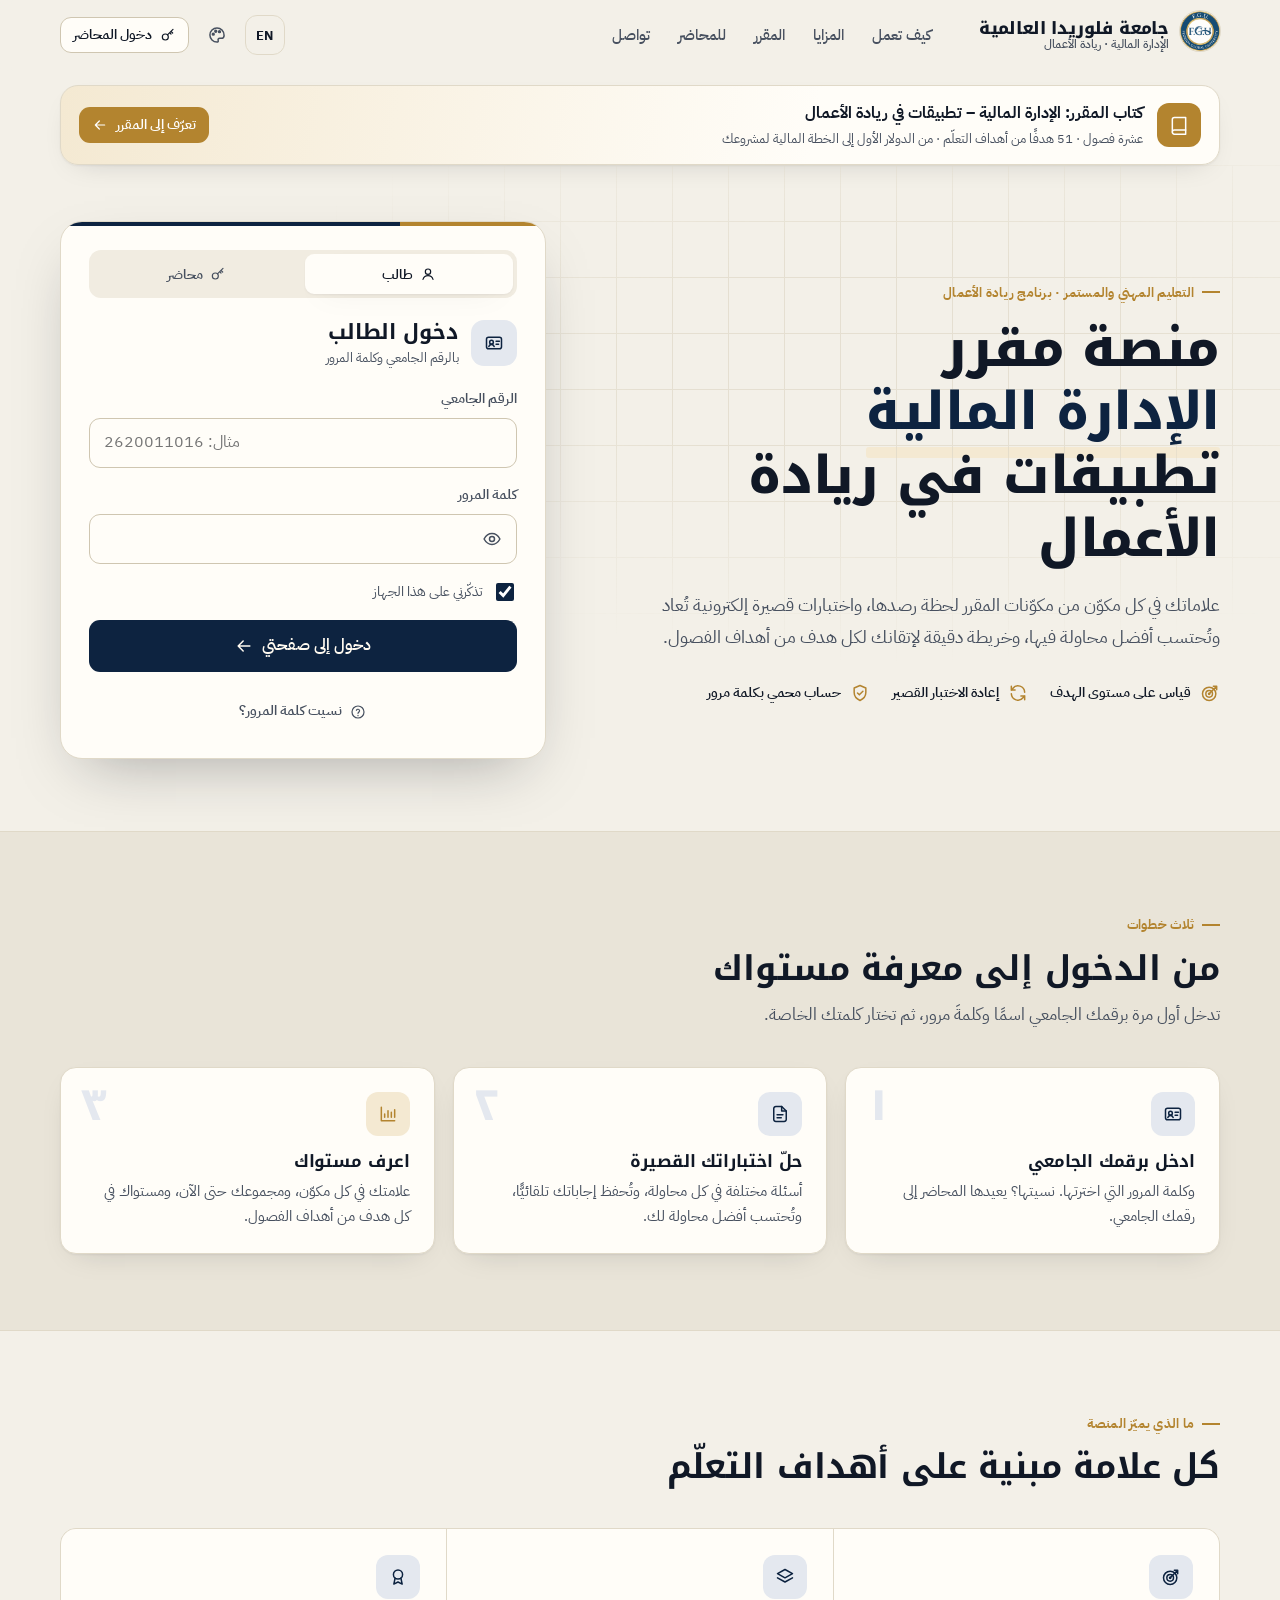
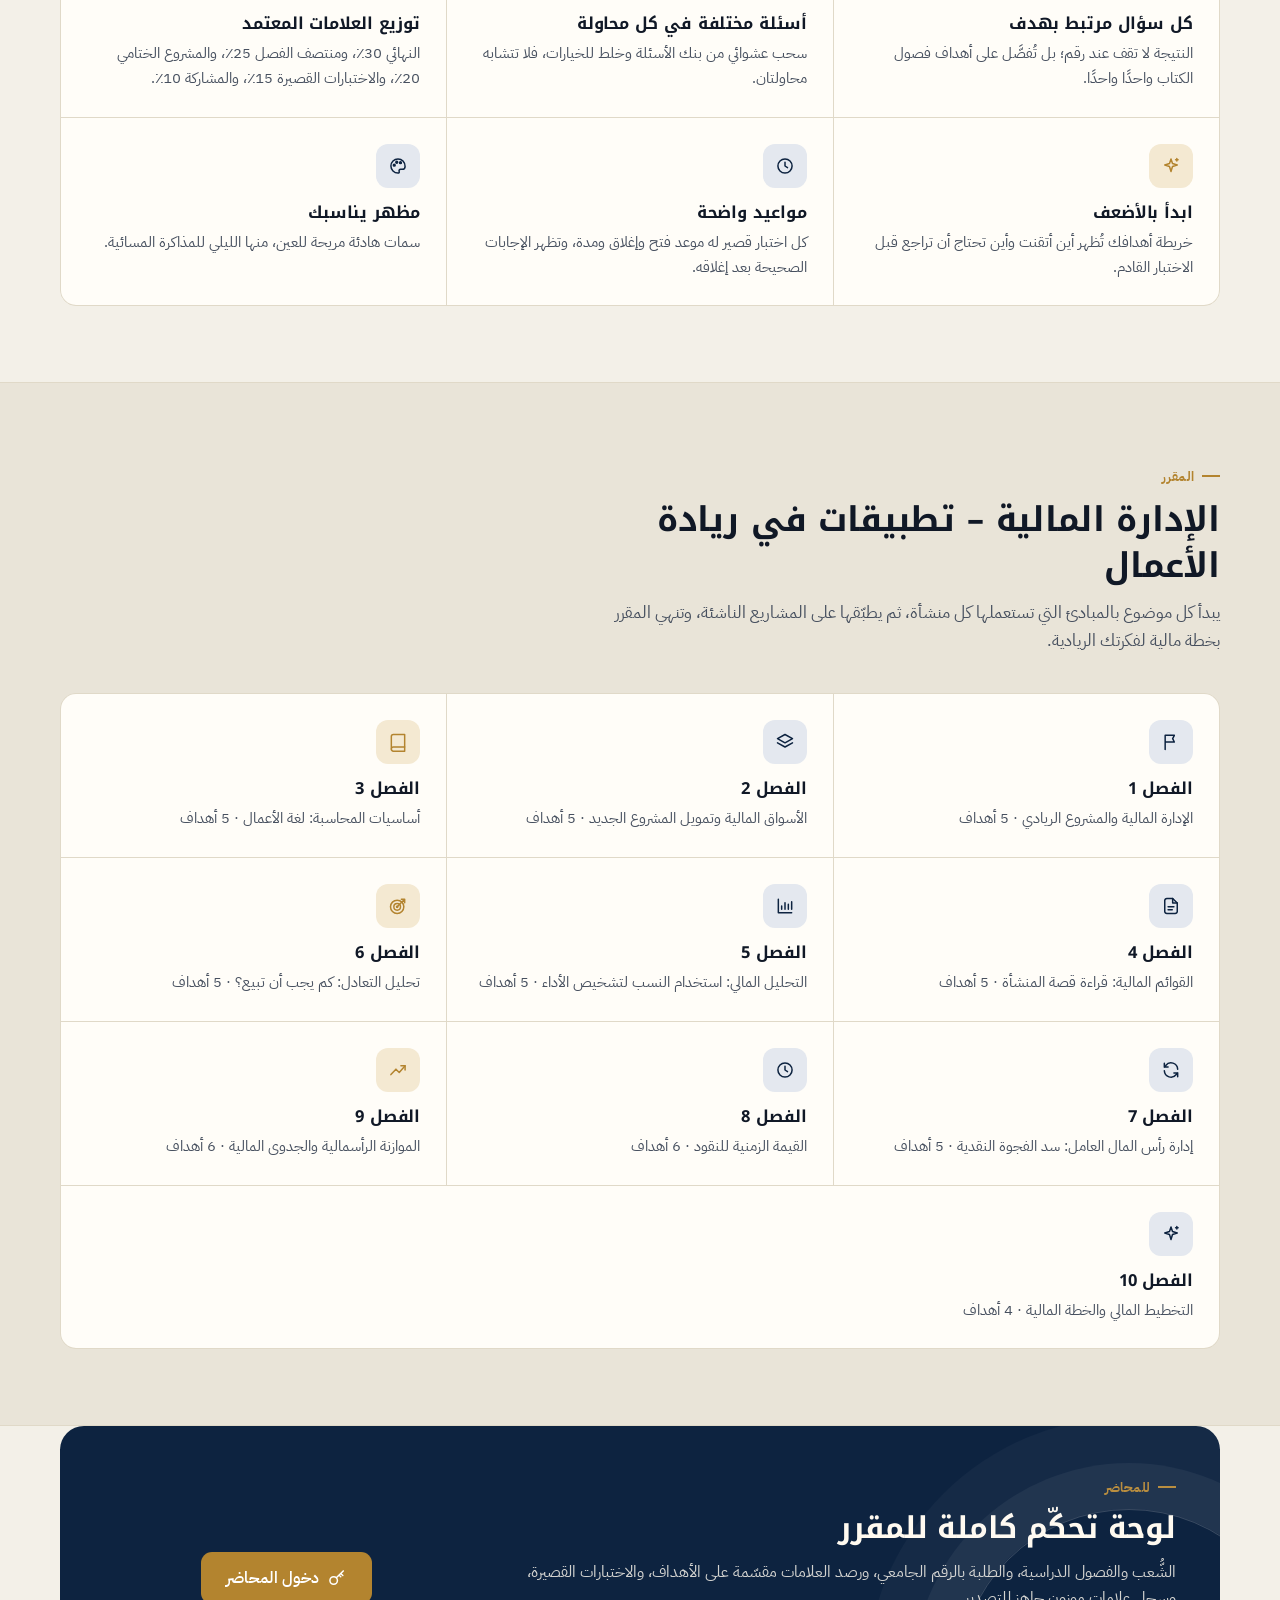
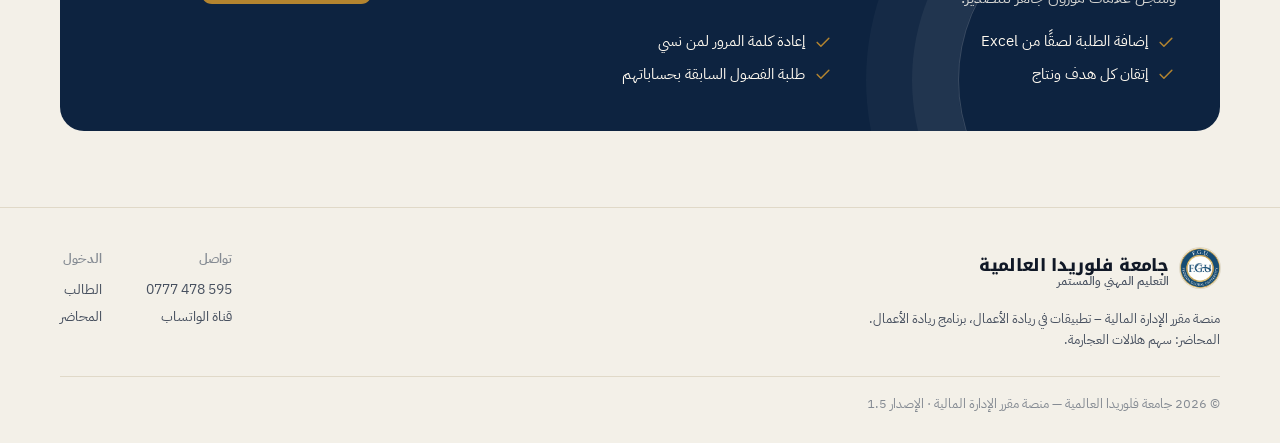
==== commit 307b1900: "Add files via upload" ====
--- a/index.html
+++ b/index.html
@@ -12,8 +12,8 @@
 <link rel="preconnect" href="https://fonts.googleapis.com">
 <link rel="preconnect" href="https://fonts.gstatic.com" crossorigin>
 <link href="https://fonts.googleapis.com/css2?family=IBM+Plex+Sans+Arabic:wght@400;500;600;700&family=Noto+Kufi+Arabic:wght@600;700;800&display=swap" rel="stylesheet">
-<link rel="stylesheet" href="assets/brand.css?v=1.2">
-<link rel="stylesheet" href="assets/fgu.css?v=1.2">
+<link rel="stylesheet" href="assets/brand.css?v=1.5">
+<link rel="stylesheet" href="assets/fgu.css?v=1.5">
 </head>
 <body>
 
@@ -126,7 +126,7 @@
       <div><b>تواصل</b><a href="tel:0777478595" dir="ltr" style="text-align:right">0777 478 595</a><a href="https://whatsapp.com/channel/0029VbDEOn26hENv5mIE1m0L" target="_blank" rel="noopener">قناة الواتساب</a></div>
       <div><b>الدخول</b><a href="#portal">الطالب</a><a href="teacher.html">المحاضر</a></div>
     </div>
-    <div class="copy">© <span id="yr"></span> جامعة فلوريدا العالمية — منصة مقرر الإدارة المالية · الإصدار 1.2</div>
+    <div class="copy">© <span id="yr"></span> جامعة فلوريدا العالمية — منصة مقرر الإدارة المالية · الإصدار 1.5</div>
   </div></footer>
 </div>
 
@@ -174,11 +174,12 @@
     <button class="btn primary block lg" id="rBack" style="margin-top:16px">العودة إلى صفحتي</button></main>
 </section>
 
-<script src="assets/config.js?v=1.2"></script>
-<script src="assets/icons.js?v=1.2"></script>
-<script src="assets/common.js?v=1.2"></script>
-<script src="assets/f-core.js?v=1.2"></script>
-<script src="assets/f-i18n.js?v=1.2"></script>
-<script src="assets/f-student.js?v=1.2"></script>
+<script src="assets/config.js?v=1.5"></script>
+<script src="assets/icons.js?v=1.5"></script>
+<script src="assets/common.js?v=1.5"></script>
+<script src="assets/f-core.js?v=1.5"></script>
+<script src="assets/f-i18n.js?v=1.5"></script>
+<script src="assets/f-files.js?v=1.5"></script>
+<script src="assets/f-student.js?v=1.5"></script>
 </body>
 </html>
--- a/assets/fgu.css
+++ b/assets/fgu.css
@@ -23,3 +23,76 @@
 html[dir="ltr"] svg.ic:has(> use[href="#i-left"]), html[dir="ltr"] svg.ic:has(> use[href="#i-right"]){transform:scaleX(-1)}
 html[lang="en"] body{font-family:"IBM Plex Sans Arabic",system-ui,sans-serif}
 html[lang="en"] .steps .card::before{content:counter(st,decimal)}
+
+/* ===== الواجبات (1.5) ===== */
+.fbadge{display:inline-grid;place-items:center;min-width:38px;height:24px;border-radius:6px;font:700 10.5px/1 Arial,sans-serif;letter-spacing:.04em;color:#fff;background:#64748b;flex:none}
+.fb-pdf{background:#b91c1c}.fb-doc{background:#1d4ed8}.fb-xls{background:#15803d}.fb-ppt{background:#c2410c}.fb-img{background:#7c3aed}.fb-zip{background:#475569}
+.flist{display:grid;gap:8px}
+.frow{display:flex;align-items:center;gap:10px;border:1px solid var(--line);border-radius:12px;padding:8px 10px;background:var(--surface)}
+.frow .nm{flex:1;min-width:0;overflow:hidden;text-overflow:ellipsis;white-space:nowrap;font-weight:600;font-size:14px}
+.frow .sz{font-size:12px;color:var(--ink-3);white-space:nowrap}
+.frow .bar{height:4px;border-radius:99px;background:var(--surface-2);overflow:hidden;margin-top:4px}.frow .bar i{display:block;height:100%;background:var(--accent);transition:width .2s}
+.drop{border:2px dashed var(--line-2);border-radius:16px;padding:18px;text-align:center;cursor:pointer;background:var(--surface-2);color:var(--ink-2);transition:.15s}
+.drop:hover,.drop.on{border-color:var(--accent);background:var(--accent-soft);color:var(--accent)}
+.drop b{display:block;font-size:15px;margin-bottom:2px}
+.fprev{margin-top:8px;border:1px solid var(--line);border-radius:12px;overflow:hidden;background:var(--surface-2)}
+.fprev:empty{display:none}
+.fprev-img{display:block;max-width:100%;margin:0 auto}
+.fprev-pdf{display:block;width:100%;height:72vh;border:0;background:#fff}
+.anstext{white-space:pre-wrap;line-height:1.9;font-size:15px;background:var(--surface-2);border-radius:12px;padding:12px 14px;max-height:none}
+.wsq{border:1px solid var(--line);border-radius:12px;padding:10px 12px;margin-bottom:10px;background:var(--surface)}
+.wsq .q{font-weight:700;margin-bottom:6px}
+.wcount{font-size:12px;color:var(--ink-3);text-align:end;margin-top:4px}.wcount.bad{color:var(--danger);font-weight:700}
+.stbox{display:grid;grid-template-columns:repeat(auto-fit,minmax(150px,1fr));gap:10px}
+.stbox>div{background:var(--surface-2);border-radius:12px;padding:10px 12px}.stbox span{display:block;font-size:12px;color:var(--ink-3)}.stbox b{font-size:14.5px}
+/* بناء الروبرك */
+.crit{border:1px solid var(--line);border-radius:14px;padding:12px;margin-bottom:10px;background:var(--surface)}
+.crit .hd{display:grid;grid-template-columns:1fr minmax(0,1.3fr) 90px 36px;gap:8px;align-items:center}
+.crit .lv4{display:grid;grid-template-columns:repeat(4,minmax(0,1fr));gap:8px;margin-top:8px}
+.crit .lv4>div{border-radius:10px;padding:6px;background:var(--surface-2)}
+.crit .lv4 label{display:flex;justify-content:space-between;align-items:center;gap:6px;font-size:12.5px;font-weight:700;margin-bottom:4px}
+.crit .lv4 input{width:64px;min-height:30px;padding:2px 6px;text-align:center}
+.crit .lv4 textarea{min-height:52px;font-size:12.5px;padding:6px 8px;resize:vertical}
+.crit .lv4>div:nth-child(1){box-shadow:inset 0 3px 0 var(--l4)}.crit .lv4>div:nth-child(2){box-shadow:inset 0 3px 0 var(--l3)}.crit .lv4>div:nth-child(3){box-shadow:inset 0 3px 0 var(--l2)}.crit .lv4>div:nth-child(4){box-shadow:inset 0 3px 0 var(--l1)}
+@media (max-width:760px){.crit .hd{grid-template-columns:1fr 90px 36px}.crit .hd select{grid-column:1/-1;grid-row:2}.crit .lv4{grid-template-columns:1fr 1fr}}
+/* جدول الروبرك (عرض وتصحيح) */
+table.rub{width:100%;border-collapse:separate;border-spacing:6px;font-size:13px}
+table.rub th{font-size:12.5px;color:var(--ink-2);font-weight:700;text-align:center}
+table.rub td{vertical-align:top;border-radius:10px;padding:8px;background:var(--surface-2);line-height:1.6}
+table.rub td.cn{background:transparent;padding:6px 2px;min-width:120px;max-width:180px}
+table.rub td.cn b{display:block;font-size:13.5px}
+table.rub td.lc{cursor:default;border:2px solid transparent;transition:.12s}
+table.rub.pick td.lc{cursor:pointer}table.rub.pick td.lc:hover{border-color:var(--accent-line)}
+table.rub td.lc .p{font-weight:800;font-size:13.5px;display:block;margin-bottom:2px}
+table.rub td.lc.sel{border-color:var(--accent);background:var(--accent-soft)}
+table.rub td.lc.sel .p{color:var(--accent)}
+table.rub td.cx{background:transparent;min-width:120px}
+table.rub td.cx input{width:70px;text-align:center;min-height:32px;padding:2px 6px}
+table.rub td.cx textarea{margin-top:6px;min-height:44px;font-size:12.5px;padding:6px 8px;width:100%}
+.rubwrap{overflow-x:auto;-webkit-overflow-scrolling:touch}
+/* شاشة التصحيح */
+.gwrap{display:grid;grid-template-columns:290px minmax(0,1fr);gap:16px;align-items:start}
+.glist{position:sticky;top:76px;max-height:calc(100vh - 96px);overflow:auto;padding:6px}
+.glist .gi{display:flex;align-items:center;gap:8px;width:100%;text-align:start;padding:9px 10px;border-radius:10px;border:1px solid transparent}
+.glist .gi:hover{background:var(--surface-2)}.glist .gi.on{background:var(--accent-soft);border-color:var(--accent-line)}
+.glist .gi .nm{flex:1;min-width:0;font-weight:600;font-size:13.5px;overflow:hidden;text-overflow:ellipsis;white-space:nowrap}
+.glist .gi .sc{font-weight:700;font-size:13px}
+.sdot{width:9px;height:9px;border-radius:50%;flex:none;background:var(--line-2)}
+.sdot.ok{background:var(--ok)}.sdot.wait{background:var(--accent)}.sdot.late{background:var(--warn)}.sdot.miss{background:var(--danger)}.sdot.ex{background:#94a3b8}.sdot.draft{background:transparent;border:2px solid var(--accent)}
+.gtot{display:flex;align-items:baseline;gap:8px;flex-wrap:wrap}
+.gtot b{font-size:26px;font-family:var(--f-disp)}
+.cbank{display:flex;flex-wrap:wrap;gap:6px;margin-top:8px}
+.cbank .cb{display:inline-flex;align-items:center;gap:4px;border:1px solid var(--line-2);border-radius:99px;padding:3px 4px 3px 10px;font-size:12.5px;background:var(--surface);cursor:pointer;max-width:100%}
+.cbank .cb span{overflow:hidden;text-overflow:ellipsis;white-space:nowrap;max-width:260px}
+.cbank .cb:hover{border-color:var(--accent)}
+.cbank .cb i{font-style:normal;color:var(--ink-3);padding:0 5px;border-radius:99px}.cbank .cb i:hover{background:var(--danger-bg);color:var(--danger)}
+.vsel{display:flex;gap:6px;flex-wrap:wrap}
+.logl{font-size:12.5px;color:var(--ink-2);border-inline-start:3px solid var(--line-2);padding-inline-start:8px;margin-top:6px}
+.simrow{display:grid;grid-template-columns:1fr auto;gap:8px;align-items:center;padding:8px 0;border-bottom:1px solid var(--line)}
+.distbar{display:flex;height:12px;border-radius:99px;overflow:hidden;background:var(--surface-2);min-width:120px}
+.distbar i{display:block;height:100%}.distbar .d4{background:var(--l4)}.distbar .d3{background:var(--l3)}.distbar .d2{background:var(--l2)}.distbar .d1{background:var(--l1)}.distbar .d0{background:var(--danger)}
+@media (max-width:900px){.gwrap{grid-template-columns:minmax(0,1fr)}.glist{position:static;max-height:260px}}
+.receipt{font-family:Consolas,monospace;font-size:12px;direction:ltr;text-align:left;background:var(--surface-2);border-radius:10px;padding:10px;word-break:break-all}
+table.rub td.lc{width:17%}
+@media (max-width:600px){table.rub{border-spacing:4px;font-size:12px}table.rub td.lc{width:auto;min-width:64px}table.rub td.cn{min-width:96px}}
+#gDet,.glist{min-width:0}
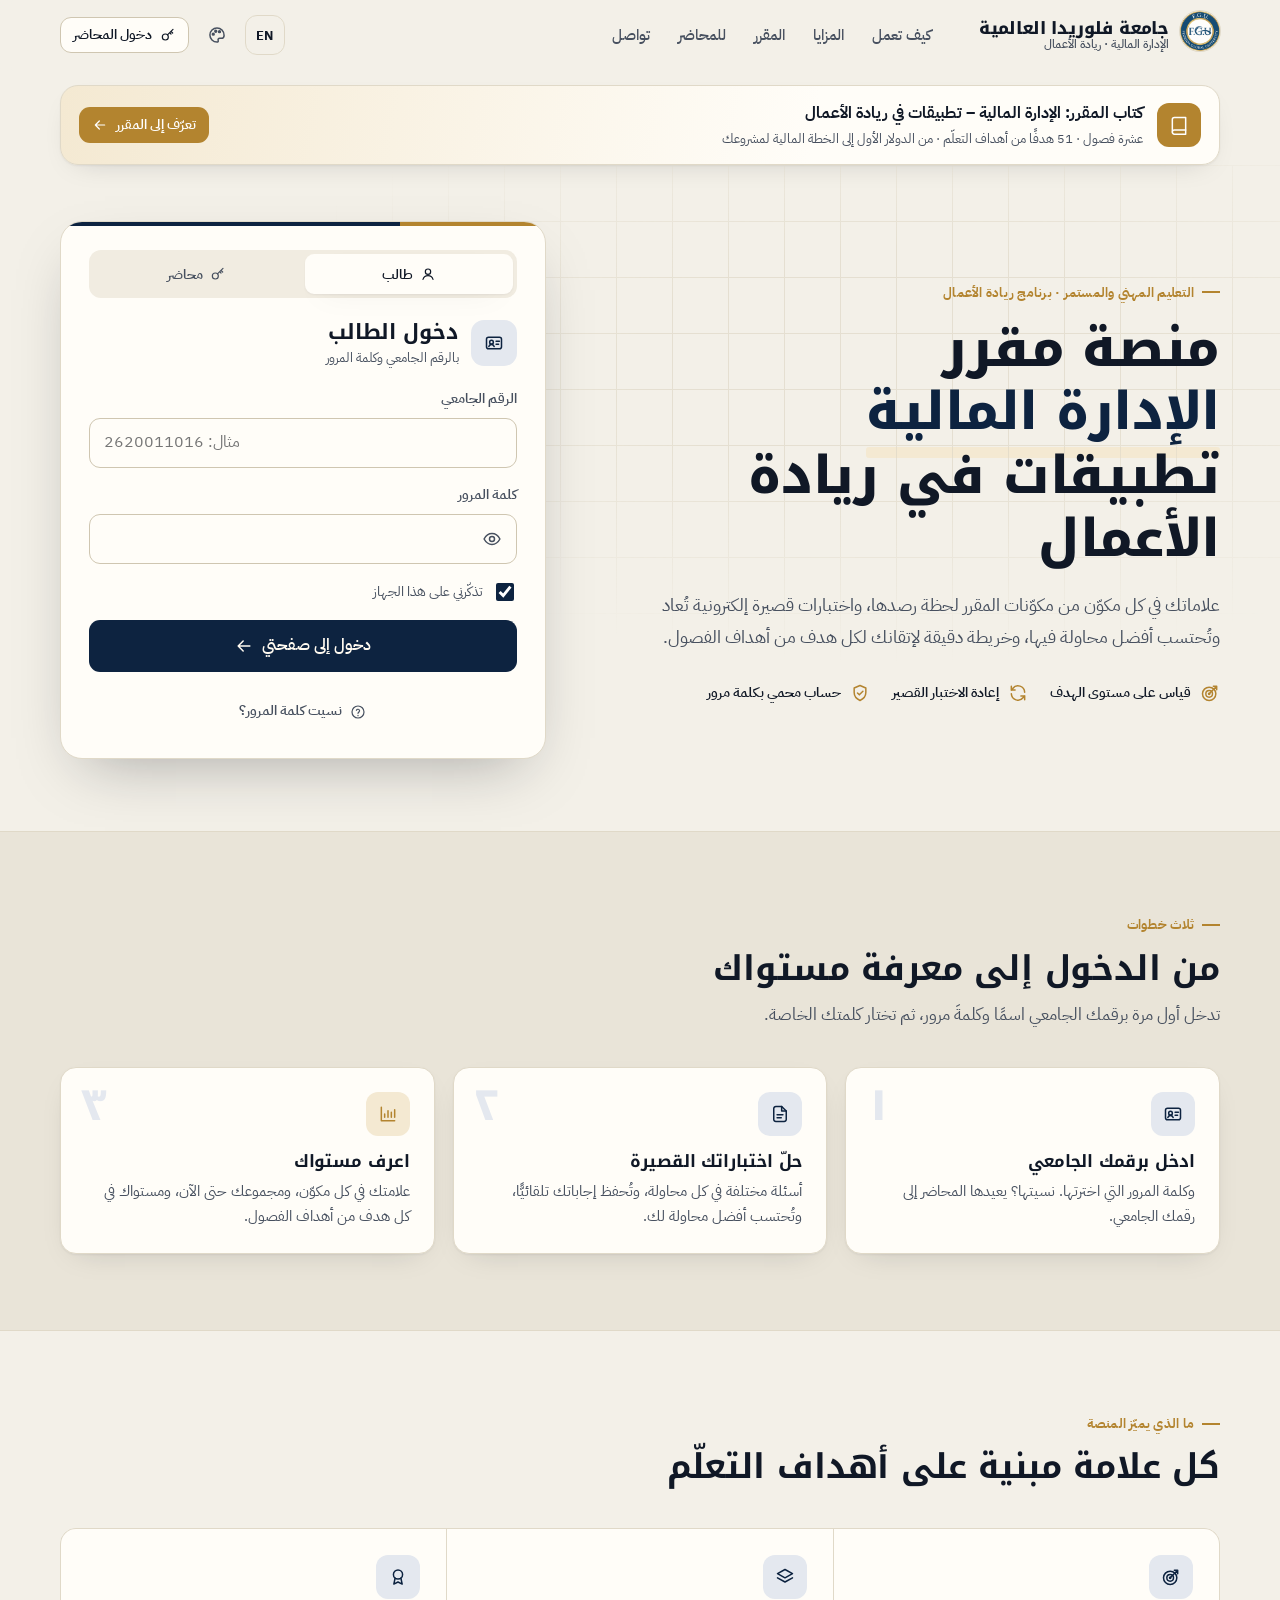
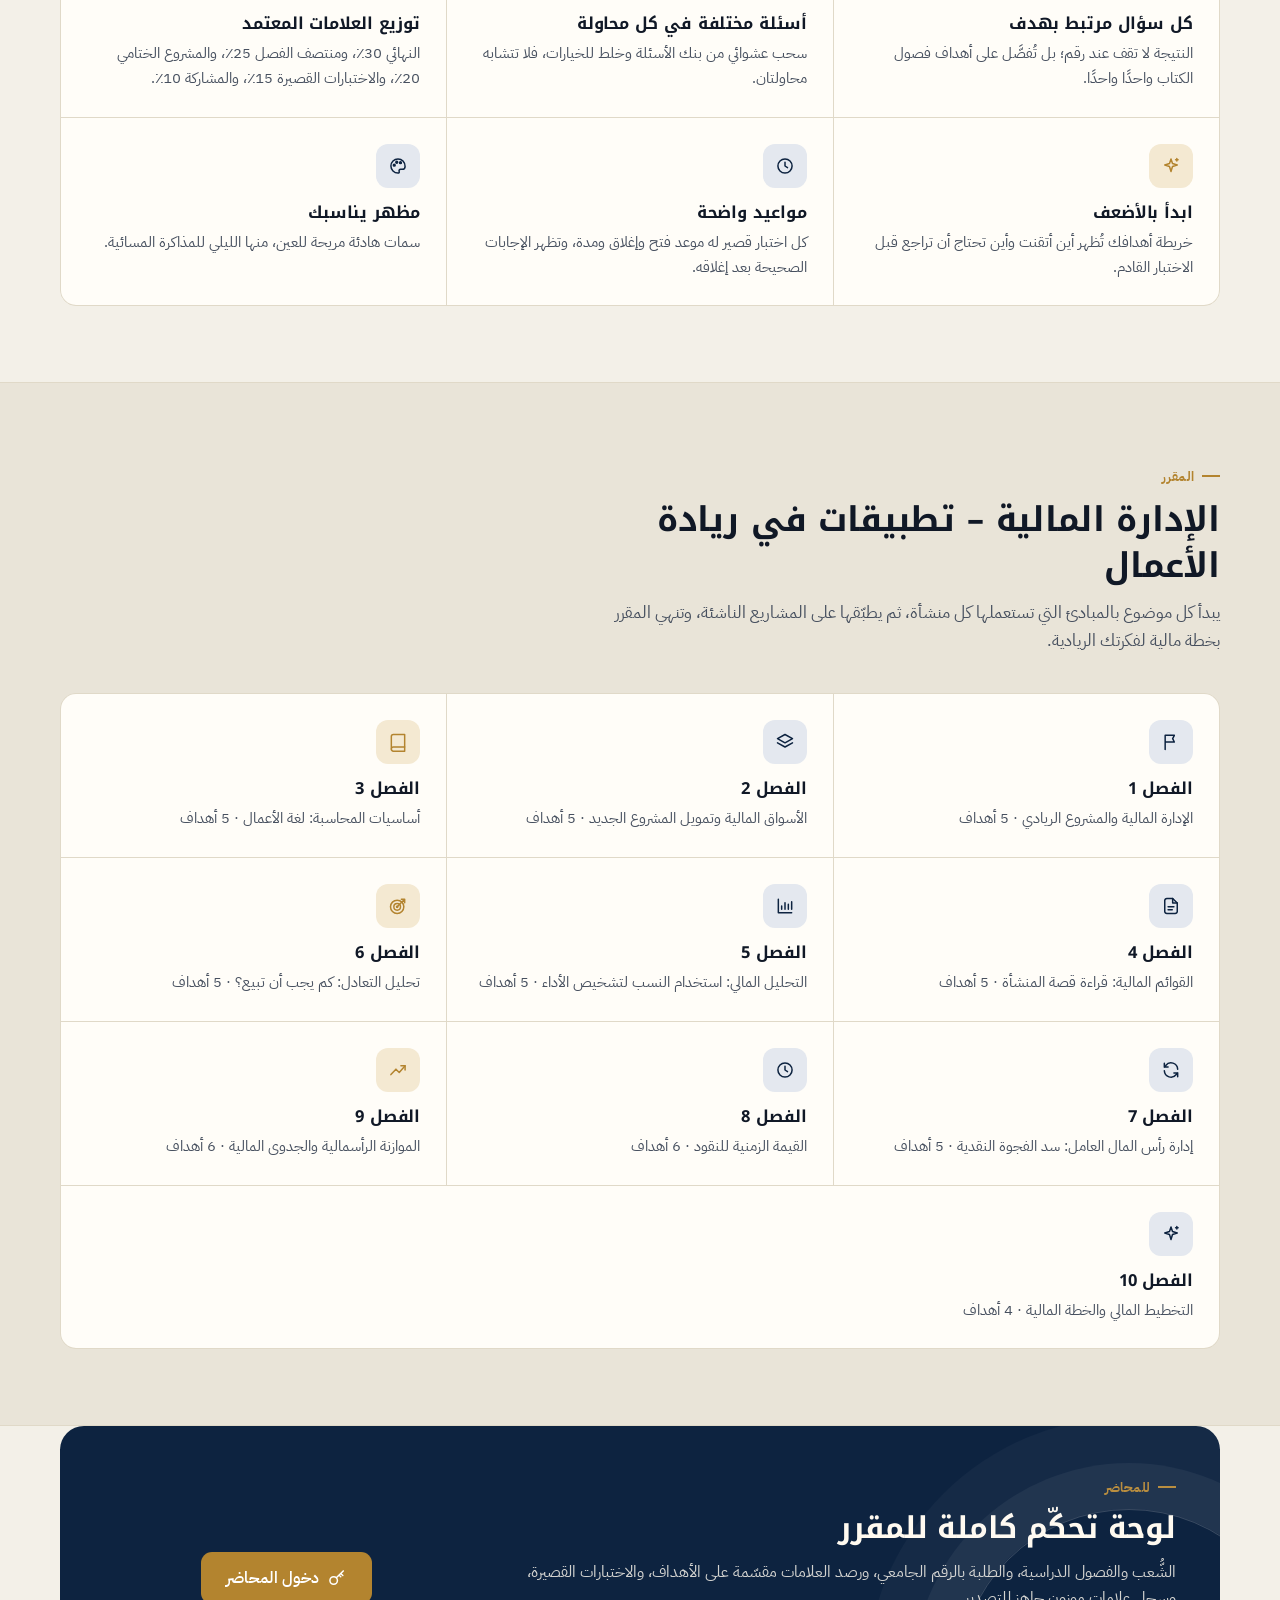
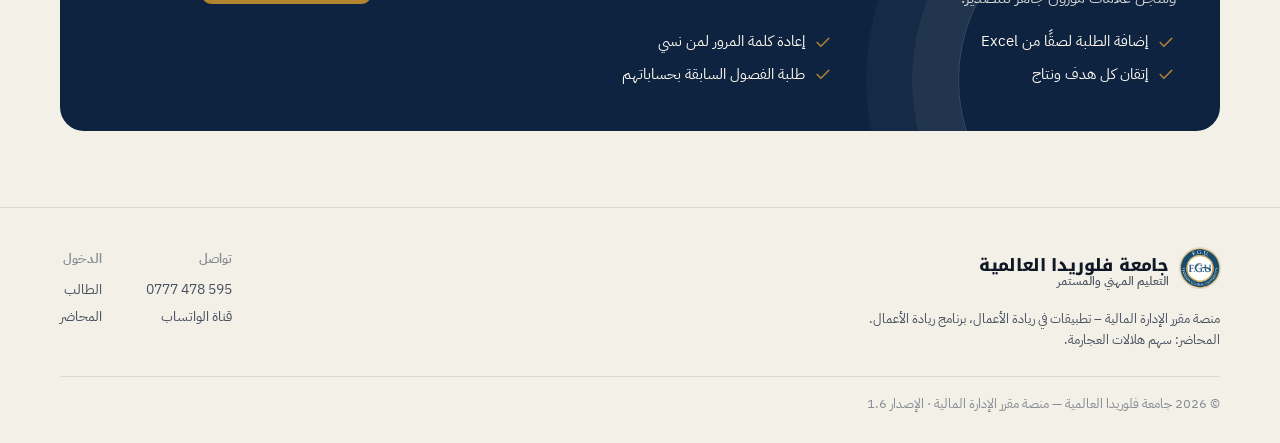
==== commit 07c6265f: "Add files via upload" ====
--- a/index.html
+++ b/index.html
@@ -12,8 +12,8 @@
 <link rel="preconnect" href="https://fonts.googleapis.com">
 <link rel="preconnect" href="https://fonts.gstatic.com" crossorigin>
 <link href="https://fonts.googleapis.com/css2?family=IBM+Plex+Sans+Arabic:wght@400;500;600;700&family=Noto+Kufi+Arabic:wght@600;700;800&display=swap" rel="stylesheet">
-<link rel="stylesheet" href="assets/brand.css?v=1.5">
-<link rel="stylesheet" href="assets/fgu.css?v=1.5">
+<link rel="stylesheet" href="assets/brand.css?v=1.6">
+<link rel="stylesheet" href="assets/fgu.css?v=1.6">
 </head>
 <body>
 
@@ -126,7 +126,7 @@
       <div><b>تواصل</b><a href="tel:0777478595" dir="ltr" style="text-align:right">0777 478 595</a><a href="https://whatsapp.com/channel/0029VbDEOn26hENv5mIE1m0L" target="_blank" rel="noopener">قناة الواتساب</a></div>
       <div><b>الدخول</b><a href="#portal">الطالب</a><a href="teacher.html">المحاضر</a></div>
     </div>
-    <div class="copy">© <span id="yr"></span> جامعة فلوريدا العالمية — منصة مقرر الإدارة المالية · الإصدار 1.5</div>
+    <div class="copy">© <span id="yr"></span> جامعة فلوريدا العالمية — منصة مقرر الإدارة المالية · الإصدار 1.6</div>
   </div></footer>
 </div>
 
@@ -151,6 +151,7 @@
     <div class="timer mono" id="xTimer">--:--</div>
   </div>
   <div class="bar"><i id="xBar" style="width:0"></i></div></div>
+  <div class="xwarn hide" id="xWarn" role="alertdialog"></div>
   <main class="exam-main">
     <div class="card qcard" id="xCard"></div>
     <div class="row sp" style="margin-top:14px">
@@ -174,12 +175,12 @@
     <button class="btn primary block lg" id="rBack" style="margin-top:16px">العودة إلى صفحتي</button></main>
 </section>
 
-<script src="assets/config.js?v=1.5"></script>
-<script src="assets/icons.js?v=1.5"></script>
-<script src="assets/common.js?v=1.5"></script>
-<script src="assets/f-core.js?v=1.5"></script>
-<script src="assets/f-i18n.js?v=1.5"></script>
-<script src="assets/f-files.js?v=1.5"></script>
-<script src="assets/f-student.js?v=1.5"></script>
+<script src="assets/config.js?v=1.6"></script>
+<script src="assets/icons.js?v=1.6"></script>
+<script src="assets/common.js?v=1.6"></script>
+<script src="assets/f-core.js?v=1.6"></script>
+<script src="assets/f-i18n.js?v=1.6"></script>
+<script src="assets/f-files.js?v=1.6"></script>
+<script src="assets/f-student.js?v=1.6"></script>
 </body>
 </html>
